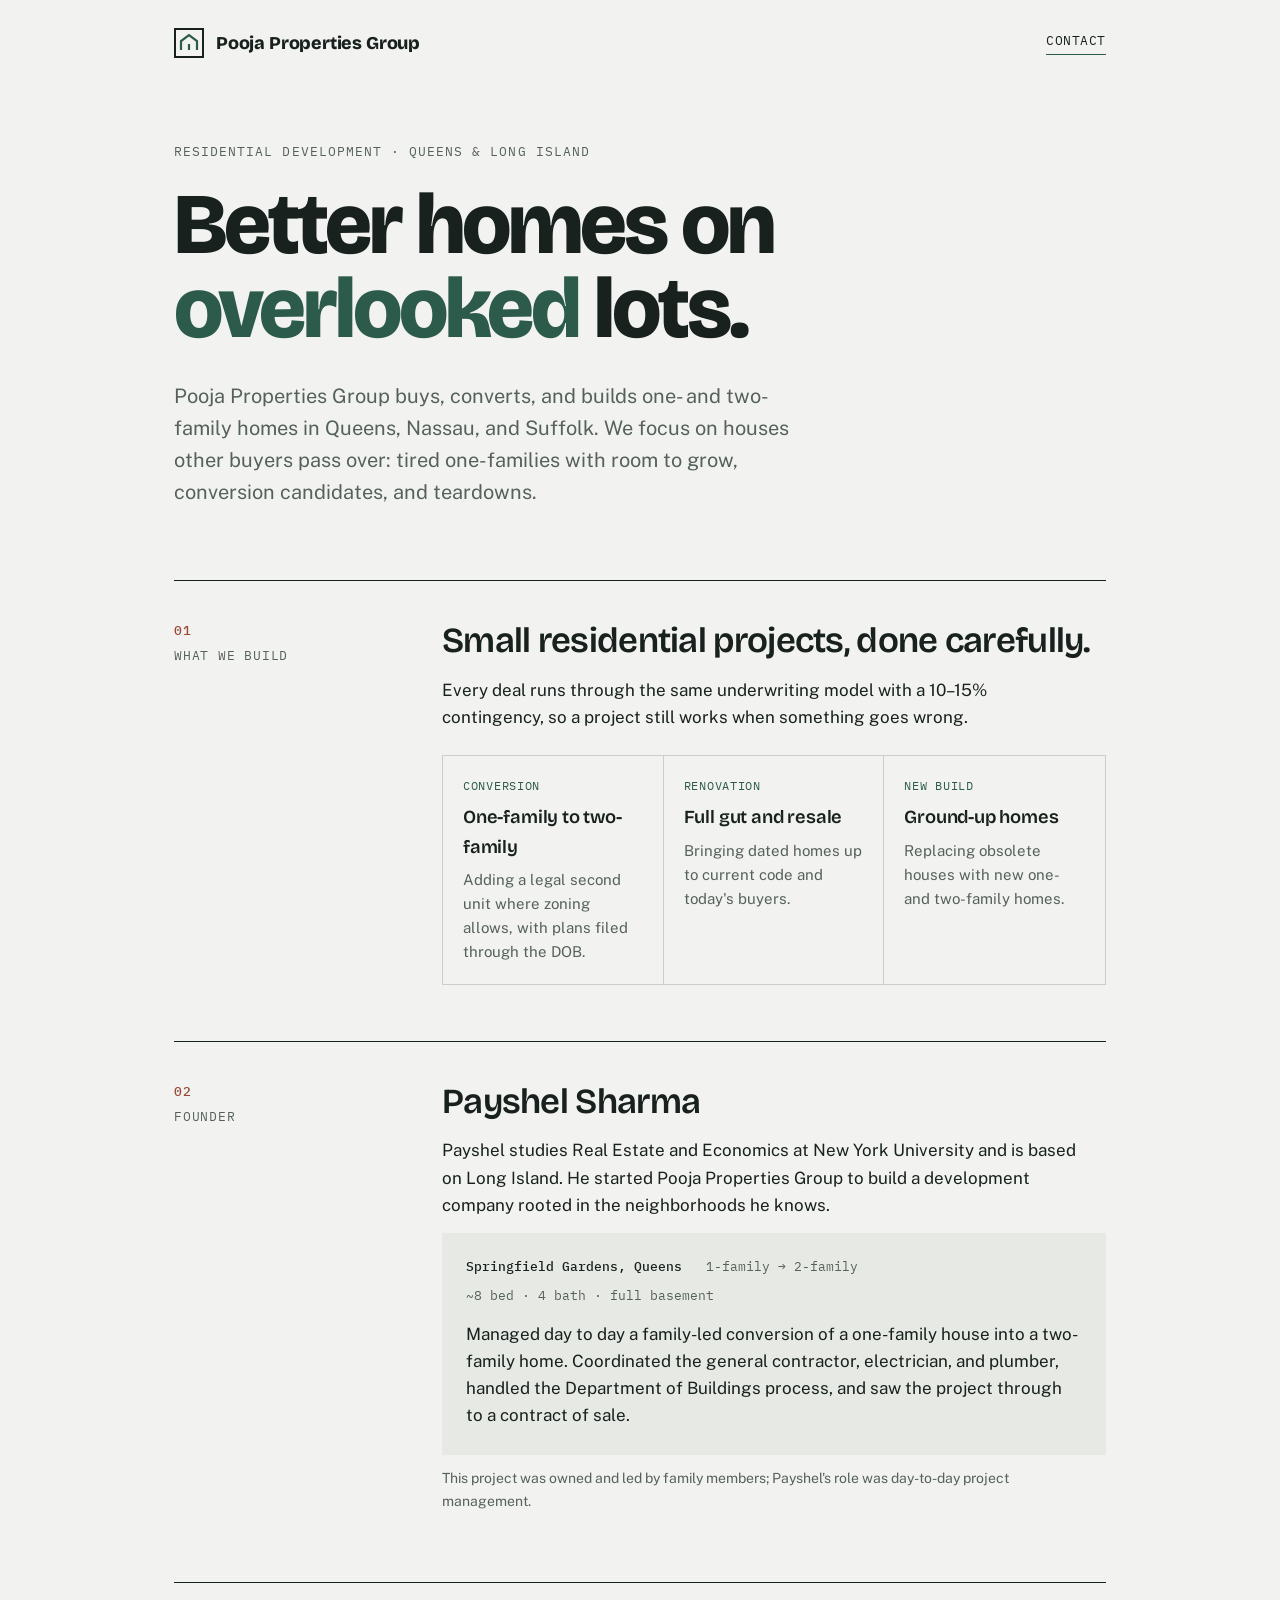
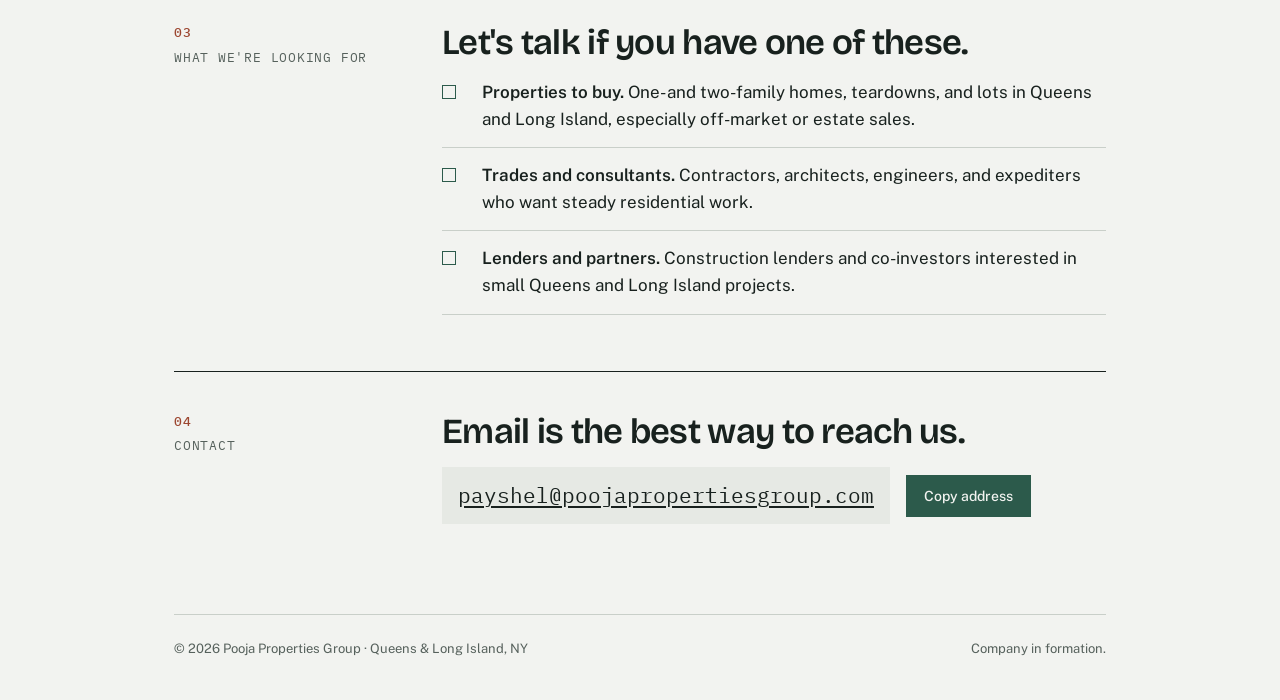
==== index.html @ c52033c7 "Add files via upload" ====
<!doctype html>
<html lang="en">
<head>
<meta charset="utf-8">
<meta name="viewport" content="width=device-width, initial-scale=1, viewport-fit=cover">
<title>Pooja Properties Group</title>
<meta name="description" content="Pooja Properties Group builds and converts one- and two-family homes in Queens and Long Island.">
<link rel="preconnect" href="https://fonts.googleapis.com">
<link rel="preconnect" href="https://fonts.gstatic.com" crossorigin>
<link rel="stylesheet" href="https://fonts.googleapis.com/css2?family=Bricolage+Grotesque:opsz,wght@12..96,600;12..96,800&family=Public+Sans:wght@400;500;600&family=IBM+Plex+Mono:wght@400;500&display=swap">
<style>
/* Layout: a single column read like a site plan — a bold name block, then labeled "lots" of content separated by survey-style rules. */
:root {
  --bg: #f2f3f0;
  --surface: #e6e9e4;
  --ink: #18211e;
  --muted: #56615c;
  --rule: #c9cfc9;
  --accent: #2c5a4b;
  --brick: #9c4630;
  --font-display: "Bricolage Grotesque", "Arial Narrow", system-ui, sans-serif;
  --font-body: "Public Sans", system-ui, -apple-system, "Segoe UI", sans-serif;
  --font-mono: "IBM Plex Mono", ui-monospace, Menlo, Consolas, monospace;
}
@media (prefers-color-scheme: dark) {
  :root:not([data-theme="light"]) {
    --bg: #121816; --surface: #1b2320; --ink: #e8ece8; --muted: #9aa69f;
    --rule: #2e3833; --accent: #7fbca6; --brick: #d98a6f; color-scheme: dark;
  }
}
:root[data-theme="dark"] {
  --bg: #121816; --surface: #1b2320; --ink: #e8ece8; --muted: #9aa69f;
  --rule: #2e3833; --accent: #7fbca6; --brick: #d98a6f; color-scheme: dark;
}
* { box-sizing: border-box; }
body {
  margin: 0; background: var(--bg); color: var(--ink);
  font-family: var(--font-body); font-size: 17px; line-height: 1.6;
  -webkit-font-smoothing: antialiased;
}
.wrap {
  max-width: 980px; margin: 0 auto;
  padding-left: max(24px, env(safe-area-inset-left, 0px));
  padding-right: max(24px, env(safe-area-inset-right, 0px));
}
a { color: var(--accent); text-underline-offset: 3px; }
a:focus-visible { outline: 2px solid var(--accent); outline-offset: 3px; border-radius: 2px; }

/* Top bar */
.top { padding-block: 28px; display: flex; justify-content: space-between; align-items: center; gap: 16px; flex-wrap: wrap; }
.mark { display: flex; align-items: center; gap: 12px; font-family: var(--font-display); font-weight: 800; font-size: 18px; letter-spacing: -0.01em; }
.mark svg { flex: none; }
.top a.contact-link { font-family: var(--font-mono); font-size: 13px; letter-spacing: 0.04em; text-transform: uppercase; color: var(--ink); text-decoration: none; border-bottom: 1.5px solid var(--accent); padding-bottom: 2px; }

/* Hero */
.hero { padding-block: 56px 72px; }
.eyebrow { font-family: var(--font-mono); font-size: 13px; letter-spacing: 0.08em; text-transform: uppercase; color: var(--muted); margin: 0 0 20px; }
h1 {
  font-family: var(--font-display); font-weight: 800; font-size: clamp(2.6rem, 7.2vw, 5.4rem);
  line-height: 0.98; letter-spacing: -0.035em; margin: 0; text-wrap: balance; max-width: 13ch;
}
h1 em { font-style: normal; color: var(--accent); }
.lede { font-size: clamp(1.08rem, 2vw, 1.25rem); color: var(--muted); max-width: 54ch; margin: 28px 0 0; }

/* Sections */
section.lot { border-top: 1.5px solid var(--ink); padding-block: 40px 56px; display: grid; grid-template-columns: 220px 1fr; gap: 24px 48px; }
.lot-label { font-family: var(--font-mono); font-size: 13px; letter-spacing: 0.06em; text-transform: uppercase; color: var(--muted); }
.lot-label strong { display: block; color: var(--brick); font-weight: 500; margin-bottom: 4px; }
.lot-body { min-width: 0; }
h2 { font-family: var(--font-display); font-weight: 600; font-size: clamp(1.6rem, 3.2vw, 2.2rem); line-height: 1.12; letter-spacing: -0.02em; margin: 0 0 16px; text-wrap: balance; }
p { margin: 0 0 14px; max-width: 64ch; }

/* What we build */
.types { display: grid; grid-template-columns: repeat(3, minmax(0, 1fr)); gap: 0; margin-top: 24px; border: 1px solid var(--rule); }
.type { padding: 20px; border-right: 1px solid var(--rule); }
.type:last-child { border-right: 0; }
.type .code { font-family: var(--font-mono); font-size: 12px; letter-spacing: 0.06em; color: var(--accent); text-transform: uppercase; }
.type h3 { font-family: var(--font-display); font-weight: 600; font-size: 1.15rem; margin: 8px 0 6px; letter-spacing: -0.01em; }
.type p { font-size: 15px; color: var(--muted); margin: 0; }

/* Experience */
.case { background: var(--surface); padding: 24px 24px 20px; margin-top: 8px; }
.facts { display: flex; flex-wrap: wrap; gap: 8px 24px; margin: 0 0 14px; padding: 0; list-style: none; font-family: var(--font-mono); font-size: 13px; color: var(--muted); }
.facts li strong { color: var(--ink); font-weight: 500; }
.case p { margin-bottom: 6px; }
.note { font-size: 14px; color: var(--muted); margin-top: 12px; }

/* Looking for */
.wants { list-style: none; margin: 0; padding: 0; display: grid; gap: 0; }
.wants li { display: grid; grid-template-columns: 28px 1fr; gap: 12px; padding-block: 14px; border-bottom: 1px solid var(--rule); }
.wants li:first-child { padding-top: 0; }
.wants .tick { width: 14px; height: 14px; margin-top: 6px; border: 1.5px solid var(--accent); }
.wants b { font-weight: 600; }

/* Contact */
.contact-card { display: flex; flex-wrap: wrap; align-items: center; gap: 12px 16px; margin-top: 8px; }
.email { font-family: var(--font-mono); font-size: clamp(1rem, 2.6vw, 1.3rem); color: var(--ink); background: var(--surface); padding: 12px 16px; user-select: all; overflow-wrap: anywhere; min-width: 0; }
button.copy {
  font: 500 14px/1 var(--font-body); color: var(--bg); background: var(--accent);
  border: 0; padding: 14px 18px; cursor: pointer;
}
button.copy:focus-visible { outline: 2px solid var(--ink); outline-offset: 2px; }
.status { font-size: 14px; color: var(--muted); min-height: 1.4em; }

footer { border-top: 1px solid var(--rule); padding-block: 24px 40px; font-size: 13px; color: var(--muted); display: flex; justify-content: space-between; gap: 12px; flex-wrap: wrap; }

@media (max-width: 760px) {
  section.lot { grid-template-columns: 1fr; gap: 12px; padding-block: 32px 44px; }
  .types { grid-template-columns: 1fr; }
  .type { border-right: 0; border-bottom: 1px solid var(--rule); }
  .type:last-child { border-bottom: 0; }
  .hero { padding-block: 32px 48px; }
}
@media (prefers-reduced-motion: no-preference) {
  .hero h1, .hero .lede { animation: rise 0.7s ease-out both; }
  .hero .lede { animation-delay: 0.12s; }
  @keyframes rise { from { transform: translateY(10px); opacity: 0.4; } to { transform: none; opacity: 1; } }
}
</style>

</head>
<body>
<div class="wrap">
  <header class="top">
    <div class="mark">
      <svg width="30" height="30" viewBox="0 0 30 30" aria-hidden="true">
        <rect x="1" y="1" width="28" height="28" fill="none" stroke="currentColor" stroke-width="2"/>
        <path d="M7 22V13l8-6 8 6v9" fill="none" stroke="var(--accent)" stroke-width="2.2" stroke-linejoin="miter"/>
        <path d="M15 22v-6" stroke="var(--accent)" stroke-width="2.2"/>
      </svg>
      Pooja Properties Group
    </div>
    <a class="contact-link" href="#contact">Contact</a>
  </header>

  <div class="hero">
    <p class="eyebrow">Residential development · Queens &amp; Long Island</p>
    <h1>Better homes on <em>overlooked</em> lots.</h1>
    <p class="lede">Pooja Properties Group buys, converts, and builds one- and two-family homes in Queens, Nassau, and Suffolk. We focus on houses other buyers pass over: tired one-families with room to grow, conversion candidates, and teardowns.</p>
  </div>

  <section class="lot" aria-labelledby="build-h">
    <div class="lot-label"><strong>01</strong>What we build</div>
    <div class="lot-body">
      <h2 id="build-h">Small residential projects, done carefully.</h2>
      <p>Every deal runs through the same underwriting model with a 10–15% contingency, so a project still works when something goes wrong.</p>
      <div class="types">
        <div class="type">
          <div class="code">Conversion</div>
          <h3>One-family to two-family</h3>
          <p>Adding a legal second unit where zoning allows, with plans filed through the DOB.</p>
        </div>
        <div class="type">
          <div class="code">Renovation</div>
          <h3>Full gut and resale</h3>
          <p>Bringing dated homes up to current code and today's buyers.</p>
        </div>
        <div class="type">
          <div class="code">New build</div>
          <h3>Ground-up homes</h3>
          <p>Replacing obsolete houses with new one- and two-family homes.</p>
        </div>
      </div>
    </div>
  </section>

  <section class="lot" aria-labelledby="founder-h">
    <div class="lot-label"><strong>02</strong>Founder</div>
    <div class="lot-body">
      <h2 id="founder-h">Payshel Sharma</h2>
      <p>Payshel studies Real Estate and Economics at New York University and is based on Long Island. He started Pooja Properties Group to build a development company rooted in the neighborhoods he knows.</p>
      <div class="case">
        <ul class="facts">
          <li><strong>Springfield Gardens, Queens</strong></li>
          <li>1-family → 2-family</li>
          <li>~8 bed · 4 bath · full basement</li>
        </ul>
        <p>Managed day to day a family-led conversion of a one-family house into a two-family home. Coordinated the general contractor, electrician, and plumber, handled the Department of Buildings process, and saw the project through to a contract of sale.</p>
      </div>
      <p class="note">This project was owned and led by family members; Payshel's role was day-to-day project management.</p>
    </div>
  </section>

  <section class="lot" aria-labelledby="want-h">
    <div class="lot-label"><strong>03</strong>What we're looking for</div>
    <div class="lot-body">
      <h2 id="want-h">Let's talk if you have one of these.</h2>
      <ul class="wants">
        <li><span class="tick" aria-hidden="true"></span><span><b>Properties to buy.</b> One- and two-family homes, teardowns, and lots in Queens and Long Island, especially off-market or estate sales.</span></li>
        <li><span class="tick" aria-hidden="true"></span><span><b>Trades and consultants.</b> Contractors, architects, engineers, and expediters who want steady residential work.</span></li>
        <li><span class="tick" aria-hidden="true"></span><span><b>Lenders and partners.</b> Construction lenders and co-investors interested in small Queens and Long Island projects.</span></li>
      </ul>
    </div>
  </section>

  <section class="lot" id="contact" aria-labelledby="contact-h">
    <div class="lot-label"><strong>04</strong>Contact</div>
    <div class="lot-body">
      <h2 id="contact-h">Email is the best way to reach us.</h2>
      <div class="contact-card">
        <a class="email" id="email" href="mailto:payshel@poojapropertiesgroup.com">payshel@poojapropertiesgroup.com</a>
        <button class="copy" id="copy-btn" type="button">Copy address</button>
      </div>
      <p class="status" id="copy-status" aria-live="polite"></p>
    </div>
  </section>

  <footer>
    <span>© 2026 Pooja Properties Group · Queens &amp; Long Island, NY</span>
    <span>Company in formation.</span>
  </footer>
</div>

<script>
(function () {
  var btn = document.getElementById('copy-btn');
  var status = document.getElementById('copy-status');
  var addr = 'payshel@poojapropertiesgroup.com';
  btn.addEventListener('click', function () {
    function fallback() {
      var el = document.getElementById('email');
      var r = document.createRange(); r.selectNodeContents(el);
      var s = window.getSelection(); s.removeAllRanges(); s.addRange(r);
      status.textContent = 'Address selected. Press Ctrl+C or Cmd+C to copy.';
    }
    try {
      navigator.clipboard.writeText(addr).then(function () {
        status.textContent = 'Copied.';
      }, fallback);
    } catch (e) { fallback(); }
  });
})();
</script>
</body>
</html>
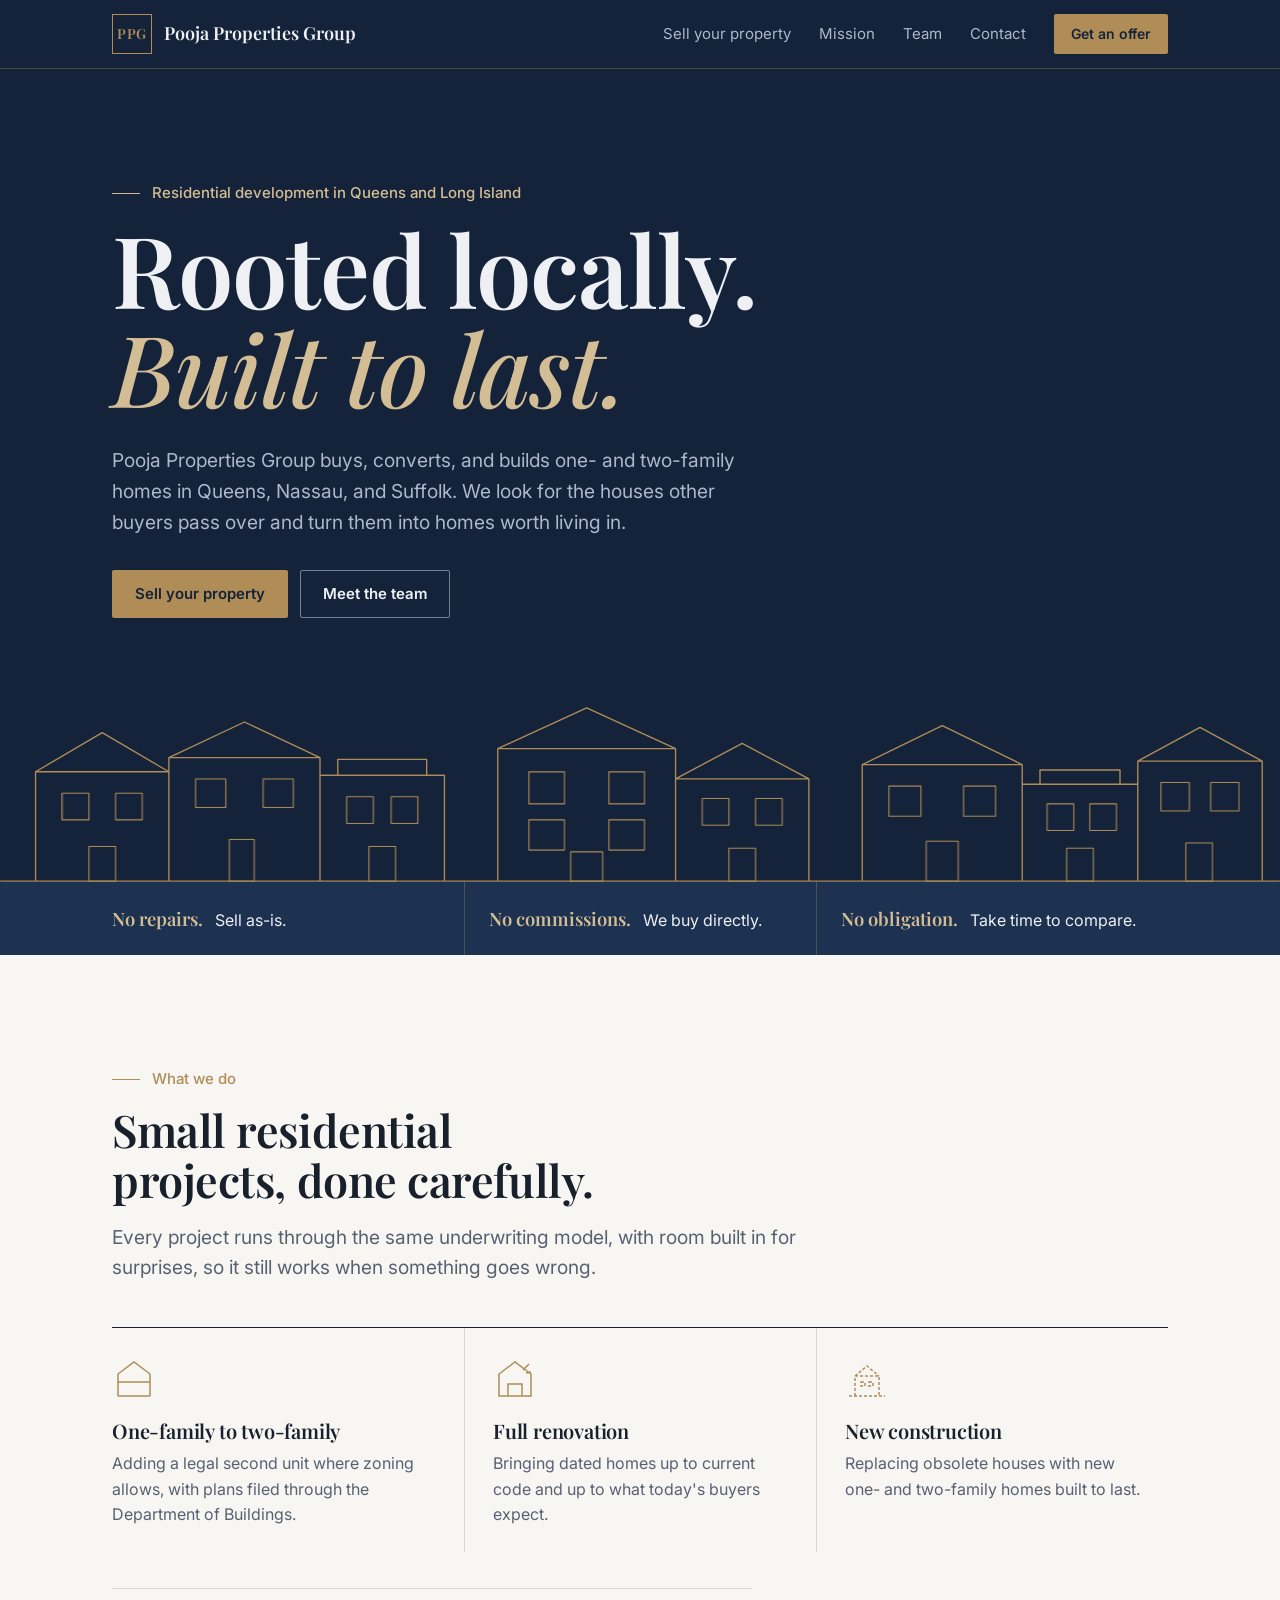
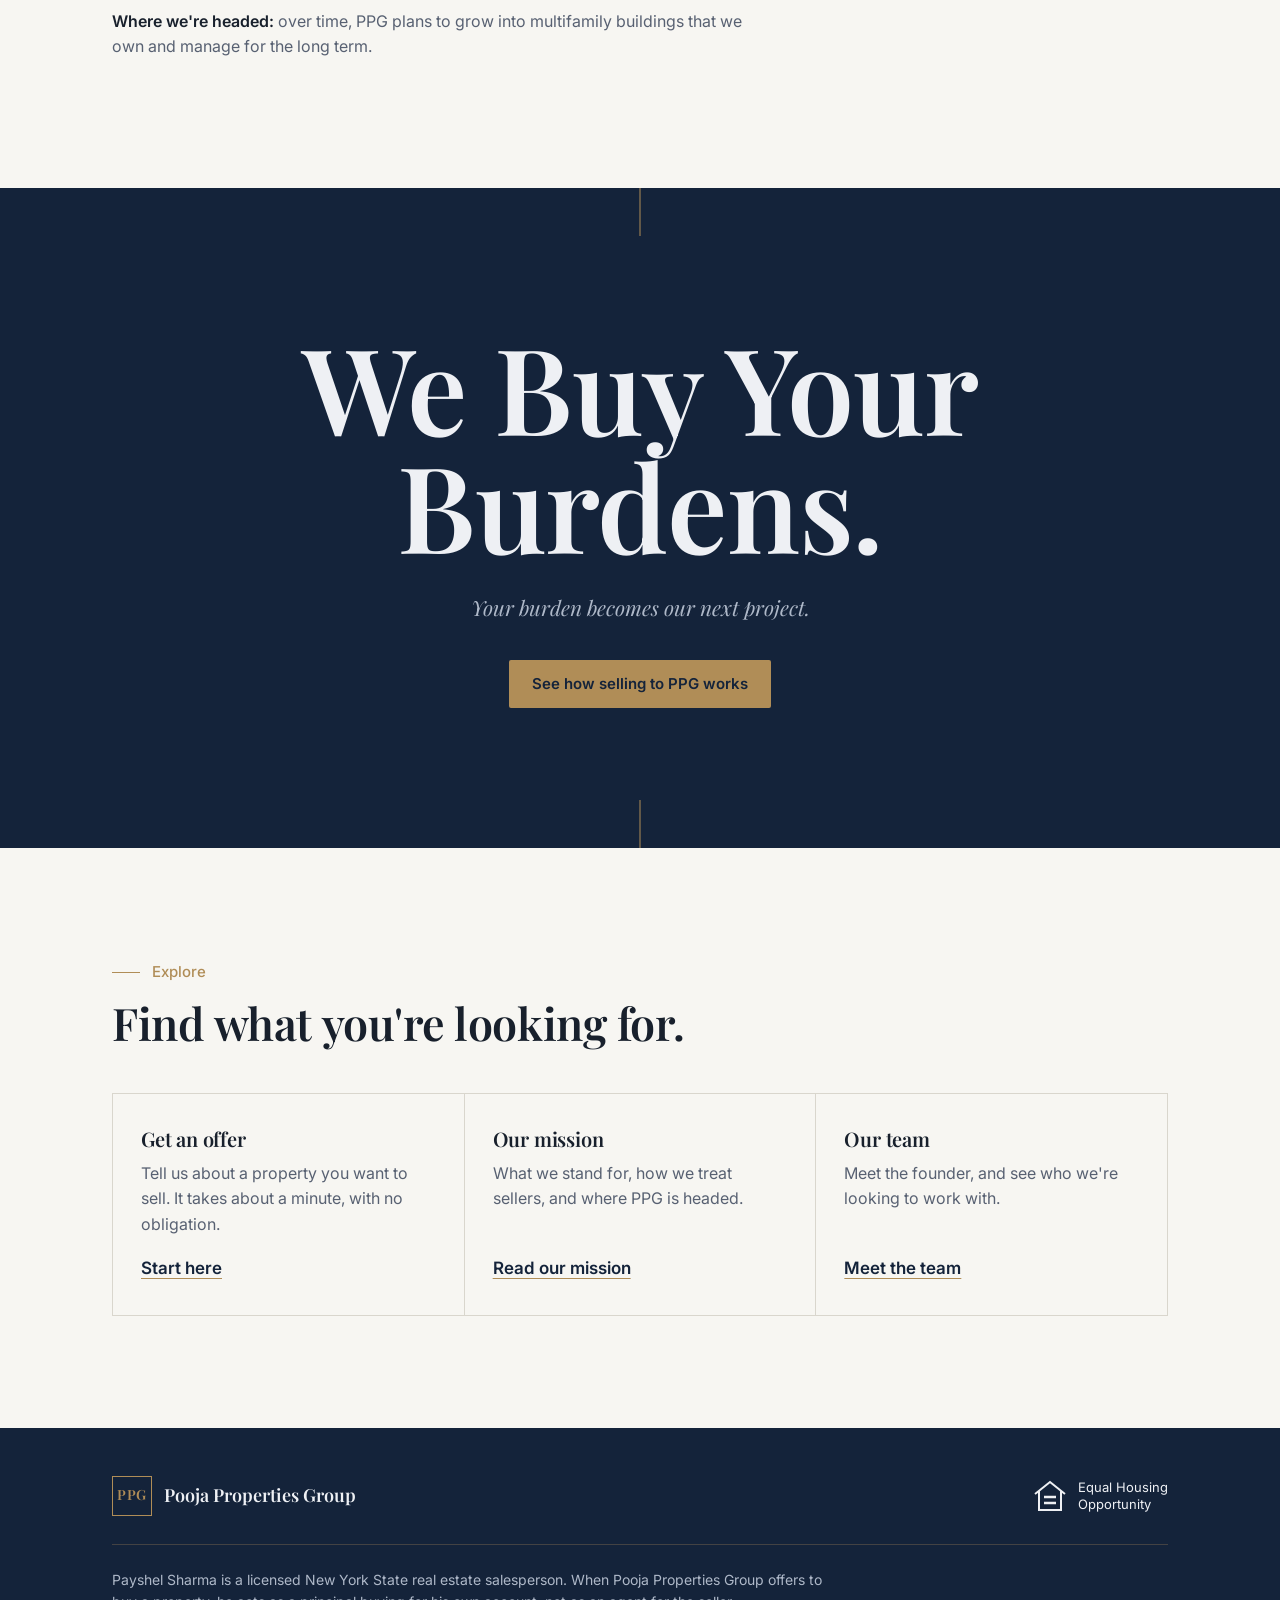
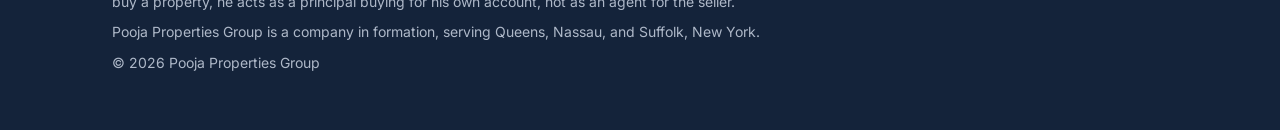
==== commit 6af987ad: "Multi-page redesign: Home, Sell, Get an offer, Mission, Team, Contact Navy/brass design with We Buy " ====
--- a/index.html
+++ b/index.html
@@ -3,233 +3,134 @@
 <head>
 <meta charset="utf-8">
 <meta name="viewport" content="width=device-width, initial-scale=1, viewport-fit=cover">
-<title>Pooja Properties Group</title>
-<meta name="description" content="Pooja Properties Group builds and converts one- and two-family homes in Queens and Long Island.">
+<title>Pooja Properties Group | Queens &amp; Long Island</title>
+<meta name="description" content="Pooja Properties Group is a residential development company in Queens and Long Island. We buy, convert, and build one- and two-family homes. We buy your burdens.">
+<meta name="theme-color" content="#14233a">
 <link rel="preconnect" href="https://fonts.googleapis.com">
 <link rel="preconnect" href="https://fonts.gstatic.com" crossorigin>
-<link rel="stylesheet" href="https://fonts.googleapis.com/css2?family=Bricolage+Grotesque:opsz,wght@12..96,600;12..96,800&family=Public+Sans:wght@400;500;600&family=IBM+Plex+Mono:wght@400;500&display=swap">
-<style>
-/* Layout: a single column read like a site plan — a bold name block, then labeled "lots" of content separated by survey-style rules. */
-:root {
-  --bg: #f2f3f0;
-  --surface: #e6e9e4;
-  --ink: #18211e;
-  --muted: #56615c;
-  --rule: #c9cfc9;
-  --accent: #2c5a4b;
-  --brick: #9c4630;
-  --font-display: "Bricolage Grotesque", "Arial Narrow", system-ui, sans-serif;
-  --font-body: "Public Sans", system-ui, -apple-system, "Segoe UI", sans-serif;
-  --font-mono: "IBM Plex Mono", ui-monospace, Menlo, Consolas, monospace;
-}
-@media (prefers-color-scheme: dark) {
-  :root:not([data-theme="light"]) {
-    --bg: #121816; --surface: #1b2320; --ink: #e8ece8; --muted: #9aa69f;
-    --rule: #2e3833; --accent: #7fbca6; --brick: #d98a6f; color-scheme: dark;
-  }
-}
-:root[data-theme="dark"] {
-  --bg: #121816; --surface: #1b2320; --ink: #e8ece8; --muted: #9aa69f;
-  --rule: #2e3833; --accent: #7fbca6; --brick: #d98a6f; color-scheme: dark;
-}
-* { box-sizing: border-box; }
-body {
-  margin: 0; background: var(--bg); color: var(--ink);
-  font-family: var(--font-body); font-size: 17px; line-height: 1.6;
-  -webkit-font-smoothing: antialiased;
-}
-.wrap {
-  max-width: 980px; margin: 0 auto;
-  padding-left: max(24px, env(safe-area-inset-left, 0px));
-  padding-right: max(24px, env(safe-area-inset-right, 0px));
-}
-a { color: var(--accent); text-underline-offset: 3px; }
-a:focus-visible { outline: 2px solid var(--accent); outline-offset: 3px; border-radius: 2px; }
-
-/* Top bar */
-.top { padding-block: 28px; display: flex; justify-content: space-between; align-items: center; gap: 16px; flex-wrap: wrap; }
-.mark { display: flex; align-items: center; gap: 12px; font-family: var(--font-display); font-weight: 800; font-size: 18px; letter-spacing: -0.01em; }
-.mark svg { flex: none; }
-.top a.contact-link { font-family: var(--font-mono); font-size: 13px; letter-spacing: 0.04em; text-transform: uppercase; color: var(--ink); text-decoration: none; border-bottom: 1.5px solid var(--accent); padding-bottom: 2px; }
-
-/* Hero */
-.hero { padding-block: 56px 72px; }
-.eyebrow { font-family: var(--font-mono); font-size: 13px; letter-spacing: 0.08em; text-transform: uppercase; color: var(--muted); margin: 0 0 20px; }
-h1 {
-  font-family: var(--font-display); font-weight: 800; font-size: clamp(2.6rem, 7.2vw, 5.4rem);
-  line-height: 0.98; letter-spacing: -0.035em; margin: 0; text-wrap: balance; max-width: 13ch;
-}
-h1 em { font-style: normal; color: var(--accent); }
-.lede { font-size: clamp(1.08rem, 2vw, 1.25rem); color: var(--muted); max-width: 54ch; margin: 28px 0 0; }
-
-/* Sections */
-section.lot { border-top: 1.5px solid var(--ink); padding-block: 40px 56px; display: grid; grid-template-columns: 220px 1fr; gap: 24px 48px; }
-.lot-label { font-family: var(--font-mono); font-size: 13px; letter-spacing: 0.06em; text-transform: uppercase; color: var(--muted); }
-.lot-label strong { display: block; color: var(--brick); font-weight: 500; margin-bottom: 4px; }
-.lot-body { min-width: 0; }
-h2 { font-family: var(--font-display); font-weight: 600; font-size: clamp(1.6rem, 3.2vw, 2.2rem); line-height: 1.12; letter-spacing: -0.02em; margin: 0 0 16px; text-wrap: balance; }
-p { margin: 0 0 14px; max-width: 64ch; }
-
-/* What we build */
-.types { display: grid; grid-template-columns: repeat(3, minmax(0, 1fr)); gap: 0; margin-top: 24px; border: 1px solid var(--rule); }
-.type { padding: 20px; border-right: 1px solid var(--rule); }
-.type:last-child { border-right: 0; }
-.type .code { font-family: var(--font-mono); font-size: 12px; letter-spacing: 0.06em; color: var(--accent); text-transform: uppercase; }
-.type h3 { font-family: var(--font-display); font-weight: 600; font-size: 1.15rem; margin: 8px 0 6px; letter-spacing: -0.01em; }
-.type p { font-size: 15px; color: var(--muted); margin: 0; }
-
-/* Experience */
-.case { background: var(--surface); padding: 24px 24px 20px; margin-top: 8px; }
-.facts { display: flex; flex-wrap: wrap; gap: 8px 24px; margin: 0 0 14px; padding: 0; list-style: none; font-family: var(--font-mono); font-size: 13px; color: var(--muted); }
-.facts li strong { color: var(--ink); font-weight: 500; }
-.case p { margin-bottom: 6px; }
-.note { font-size: 14px; color: var(--muted); margin-top: 12px; }
-
-/* Looking for */
-.wants { list-style: none; margin: 0; padding: 0; display: grid; gap: 0; }
-.wants li { display: grid; grid-template-columns: 28px 1fr; gap: 12px; padding-block: 14px; border-bottom: 1px solid var(--rule); }
-.wants li:first-child { padding-top: 0; }
-.wants .tick { width: 14px; height: 14px; margin-top: 6px; border: 1.5px solid var(--accent); }
-.wants b { font-weight: 600; }
-
-/* Contact */
-.contact-card { display: flex; flex-wrap: wrap; align-items: center; gap: 12px 16px; margin-top: 8px; }
-.email { font-family: var(--font-mono); font-size: clamp(1rem, 2.6vw, 1.3rem); color: var(--ink); background: var(--surface); padding: 12px 16px; user-select: all; overflow-wrap: anywhere; min-width: 0; }
-button.copy {
-  font: 500 14px/1 var(--font-body); color: var(--bg); background: var(--accent);
-  border: 0; padding: 14px 18px; cursor: pointer;
-}
-button.copy:focus-visible { outline: 2px solid var(--ink); outline-offset: 2px; }
-.status { font-size: 14px; color: var(--muted); min-height: 1.4em; }
-
-footer { border-top: 1px solid var(--rule); padding-block: 24px 40px; font-size: 13px; color: var(--muted); display: flex; justify-content: space-between; gap: 12px; flex-wrap: wrap; }
-
-@media (max-width: 760px) {
-  section.lot { grid-template-columns: 1fr; gap: 12px; padding-block: 32px 44px; }
-  .types { grid-template-columns: 1fr; }
-  .type { border-right: 0; border-bottom: 1px solid var(--rule); }
-  .type:last-child { border-bottom: 0; }
-  .hero { padding-block: 32px 48px; }
-}
-@media (prefers-reduced-motion: no-preference) {
-  .hero h1, .hero .lede { animation: rise 0.7s ease-out both; }
-  .hero .lede { animation-delay: 0.12s; }
-  @keyframes rise { from { transform: translateY(10px); opacity: 0.4; } to { transform: none; opacity: 1; } }
-}
-</style>
-
+<link rel="stylesheet" href="https://fonts.googleapis.com/css2?family=Playfair+Display:ital,wght@0,500;0,600;0,700;1,500&family=Inter:wght@400;500;600&display=swap">
+<link rel="stylesheet" href="styles.css">
 </head>
 <body>
-<div class="wrap">
-  <header class="top">
-    <div class="mark">
-      <svg width="30" height="30" viewBox="0 0 30 30" aria-hidden="true">
-        <rect x="1" y="1" width="28" height="28" fill="none" stroke="currentColor" stroke-width="2"/>
-        <path d="M7 22V13l8-6 8 6v9" fill="none" stroke="var(--accent)" stroke-width="2.2" stroke-linejoin="miter"/>
-        <path d="M15 22v-6" stroke="var(--accent)" stroke-width="2.2"/>
-      </svg>
-      Pooja Properties Group
+
+<header class="site-head">
+  <div class="wrap">
+    <a class="brand" href="index.html" aria-label="Pooja Properties Group home">
+      <span class="mono" aria-hidden="true">PPG</span>
+      <span class="brand-name">Pooja Properties Group</span>
+    </a>
+    <button class="menu-btn" id="menu-btn" type="button" aria-expanded="false" aria-controls="site-nav"><span class="bars" aria-hidden="true"></span><span class="label">Menu</span></button>
+    <nav class="nav" id="site-nav" aria-label="Main">
+      <a href="sell.html">Sell your property</a>
+      <a href="mission.html">Mission</a>
+      <a href="team.html">Team</a>
+      <a href="contact.html">Contact</a>
+      <a class="btn btn-brass" href="offer.html">Get an offer</a>
+    </nav>
+  </div>
+</header>
+
+<main id="main">
+  <section class="hero" aria-labelledby="hero-h">
+    <div class="wrap hero-inner">
+      <p class="kicker" style="color:var(--brass-soft)">Residential development in Queens and Long Island</p>
+      <h1 id="hero-h"><span>Rooted locally.</span><span class="l2">Built to last.</span></h1>
+      <p class="lede">Pooja Properties Group buys, converts, and builds one- and two-family homes in Queens, Nassau, and Suffolk. We look for the houses other buyers pass over and turn them into homes worth living in.</p>
+      <div class="hero-ctas">
+        <a class="btn btn-brass" href="sell.html">Sell your property</a>
+        <a class="btn btn-line" href="team.html">Meet the team</a>
+      </div>
     </div>
-    <a class="contact-link" href="#contact">Contact</a>
-  </header>
+    <svg class="street" viewBox="0 0 1440 220" fill="none" stroke="currentColor" stroke-width="1.5" stroke-linejoin="round" aria-hidden="true" preserveAspectRatio="xMidYMax slice">
+      <!-- Two-family attached rowhouses -->
+      <path class="draw" pathLength="1" d="M40 219V96h150v123M40 96l75-44 75 44M190 219V80h170v139M190 80l85-40 85 40M360 219V100h140v119"/>
+      <path class="draw d2" pathLength="1" d="M360 100h140M380 100V82h100v18M560 219V70h200v149M560 70h200M560 70l100-46 100 46M760 219V104h150v115M760 104l75-40 75 40"/>
+      <path class="draw d3" pathLength="1" d="M970 219V88h180v131M970 88l90-44 90 44M1150 219V110h130v109M1150 110h130M1170 110V94h90v16M1280 219V84h140v135M1280 84l70-38 70 38"/>
+      <g class="win" stroke-width="1.2">
+        <path d="M70 120h30v30H70zM130 120h30v30h-30zM100 180h30v39h-30zM220 104h34v32h-34zM296 104h34v32h-34zM258 172h28v47h-28zM390 124h30v30h-30zM440 124h30v30h-30zM415 180h30v39h-30z"/>
+        <path d="M595 96h40v36h-40zM685 96h40v36h-40zM595 150h40v34h-40zM685 150h40v34h-40zM642 186h36v33h-36zM790 126h30v30h-30zM850 126h30v30h-30zM820 182h30v37h-30z"/>
+        <path d="M1000 112h36v34h-36zM1084 112h36v34h-36zM1042 174h36v45h-36zM1178 132h30v30h-30zM1226 132h30v30h-30zM1200 182h30v37h-30zM1306 108h32v32h-32zM1362 108h32v32h-32zM1334 176h30v43h-30z"/>
+      </g>
+      <path class="ground" d="M0 219.25h1440" stroke-width="1.5"/>
+    </svg>
+  </section>
 
-  <div class="hero">
-    <p class="eyebrow">Residential development · Queens &amp; Long Island</p>
-    <h1>Better homes on <em>overlooked</em> lots.</h1>
-    <p class="lede">Pooja Properties Group buys, converts, and builds one- and two-family homes in Queens, Nassau, and Suffolk. We focus on houses other buyers pass over: tired one-families with room to grow, conversion candidates, and teardowns.</p>
+  <div class="promises">
+    <div class="wrap">
+      <ul>
+        <li><b>No repairs.</b> Sell as-is.</li>
+        <li><b>No commissions.</b> We buy directly.</li>
+        <li><b>No obligation.</b> Take time to compare.</li>
+      </ul>
+    </div>
   </div>
 
-  <section class="lot" aria-labelledby="build-h">
-    <div class="lot-label"><strong>01</strong>What we build</div>
-    <div class="lot-body">
-      <h2 id="build-h">Small residential projects, done carefully.</h2>
-      <p>Every deal runs through the same underwriting model with a 10–15% contingency, so a project still works when something goes wrong.</p>
+  <section class="section" aria-labelledby="do-h">
+    <div class="wrap">
+      <div class="section-head">
+        <p class="kicker">What we do</p>
+        <h2 id="do-h">Small residential projects, done carefully.</h2>
+        <p class="lede">Every project runs through the same underwriting model, with room built in for surprises, so it still works when something goes wrong.</p>
+      </div>
       <div class="types">
         <div class="type">
-          <div class="code">Conversion</div>
+          <svg width="44" height="44" viewBox="0 0 44 44" fill="none" stroke="currentColor" stroke-width="1.5" aria-hidden="true"><path d="M6 40V18L22 6l16 12v22M6 40h32M6 26h32"/></svg>
           <h3>One-family to two-family</h3>
-          <p>Adding a legal second unit where zoning allows, with plans filed through the DOB.</p>
+          <p>Adding a legal second unit where zoning allows, with plans filed through the Department of Buildings.</p>
         </div>
         <div class="type">
-          <div class="code">Renovation</div>
-          <h3>Full gut and resale</h3>
-          <p>Bringing dated homes up to current code and today's buyers.</p>
+          <svg width="44" height="44" viewBox="0 0 44 44" fill="none" stroke="currentColor" stroke-width="1.5" aria-hidden="true"><path d="M6 40V18L22 6l16 12v22H6z"/><path d="M15 40V28h14v12M30 14l6-6m-3 9 5-1"/></svg>
+          <h3>Full renovation</h3>
+          <p>Bringing dated homes up to current code and up to what today's buyers expect.</p>
         </div>
         <div class="type">
-          <div class="code">New build</div>
-          <h3>Ground-up homes</h3>
-          <p>Replacing obsolete houses with new one- and two-family homes.</p>
+          <svg width="44" height="44" viewBox="0 0 44 44" fill="none" stroke="currentColor" stroke-width="1.5" aria-hidden="true"><path d="M4 40h36M10 40V20h24v20M10 20l12-10 12 10M16 26h4v4h-4zM24 26h4v4h-4z" stroke-dasharray="3 2"/></svg>
+          <h3>New construction</h3>
+          <p>Replacing obsolete houses with new one- and two-family homes built to last.</p>
         </div>
+      </div>
+      <p class="later"><b>Where we're headed:</b> over time, PPG plans to grow into multifamily buildings that we own and manage for the long term.</p>
+    </div>
+  </section>
+
+  <section class="band" aria-labelledby="band-h">
+    <div class="wrap">
+      <h2 id="band-h">We Buy Your Burdens.</h2>
+      <p>Your burden becomes our next project.</p>
+      <a class="btn btn-brass" href="sell.html">See how selling to PPG works</a>
+    </div>
+  </section>
+
+  <section class="section" aria-labelledby="more-h">
+    <div class="wrap">
+      <div class="section-head"><p class="kicker">Explore</p><h2 id="more-h">Find what you're looking for.</h2></div>
+      <div class="teasers">
+        <a class="teaser" href="offer.html"><h3>Get an offer</h3><p>Tell us about a property you want to sell. It takes about a minute, with no obligation.</p><span class="go">Start here</span></a>
+        <a class="teaser" href="mission.html"><h3>Our mission</h3><p>What we stand for, how we treat sellers, and where PPG is headed.</p><span class="go">Read our mission</span></a>
+        <a class="teaser" href="team.html"><h3>Our team</h3><p>Meet the founder, and see who we're looking to work with.</p><span class="go">Meet the team</span></a>
       </div>
     </div>
   </section>
+</main>
 
-  <section class="lot" aria-labelledby="founder-h">
-    <div class="lot-label"><strong>02</strong>Founder</div>
-    <div class="lot-body">
-      <h2 id="founder-h">Payshel Sharma</h2>
-      <p>Payshel studies Real Estate and Economics at New York University and is based on Long Island. He started Pooja Properties Group to build a development company rooted in the neighborhoods he knows.</p>
-      <div class="case">
-        <ul class="facts">
-          <li><strong>Springfield Gardens, Queens</strong></li>
-          <li>1-family → 2-family</li>
-          <li>~8 bed · 4 bath · full basement</li>
-        </ul>
-        <p>Managed day to day a family-led conversion of a one-family house into a two-family home. Coordinated the general contractor, electrician, and plumber, handled the Department of Buildings process, and saw the project through to a contract of sale.</p>
+<footer>
+  <div class="wrap">
+    <div class="foot-top">
+      <div class="brand"><span class="mono" aria-hidden="true">PPG</span><span class="brand-name">Pooja Properties Group</span></div>
+      <div class="eho">
+        <svg width="36" height="36" viewBox="0 0 36 36" fill="none" stroke="currentColor" stroke-width="2" aria-hidden="true"><path d="M3 16 18 4l15 12M7 13v19h22V13"/><path d="M12 19h12M12 25h12" stroke-width="2.4"/></svg>
+        <span>Equal Housing<br>Opportunity</span>
       </div>
-      <p class="note">This project was owned and led by family members; Payshel's role was day-to-day project management.</p>
     </div>
-  </section>
+    <div class="disclose">
+      <p>Payshel Sharma is a licensed New York State real estate salesperson. When Pooja Properties Group offers to buy a property, he acts as a principal buying for his own account, not as an agent for the seller.</p>
+      <p>Pooja Properties Group is a company in formation, serving Queens, Nassau, and Suffolk, New York.</p>
+      <p>&copy; 2026 Pooja Properties Group</p>
+    </div>
+  </div>
+</footer>
 
-  <section class="lot" aria-labelledby="want-h">
-    <div class="lot-label"><strong>03</strong>What we're looking for</div>
-    <div class="lot-body">
-      <h2 id="want-h">Let's talk if you have one of these.</h2>
-      <ul class="wants">
-        <li><span class="tick" aria-hidden="true"></span><span><b>Properties to buy.</b> One- and two-family homes, teardowns, and lots in Queens and Long Island, especially off-market or estate sales.</span></li>
-        <li><span class="tick" aria-hidden="true"></span><span><b>Trades and consultants.</b> Contractors, architects, engineers, and expediters who want steady residential work.</span></li>
-        <li><span class="tick" aria-hidden="true"></span><span><b>Lenders and partners.</b> Construction lenders and co-investors interested in small Queens and Long Island projects.</span></li>
-      </ul>
-    </div>
-  </section>
-
-  <section class="lot" id="contact" aria-labelledby="contact-h">
-    <div class="lot-label"><strong>04</strong>Contact</div>
-    <div class="lot-body">
-      <h2 id="contact-h">Email is the best way to reach us.</h2>
-      <div class="contact-card">
-        <a class="email" id="email" href="mailto:payshel@poojapropertiesgroup.com">payshel@poojapropertiesgroup.com</a>
-        <button class="copy" id="copy-btn" type="button">Copy address</button>
-      </div>
-      <p class="status" id="copy-status" aria-live="polite"></p>
-    </div>
-  </section>
-
-  <footer>
-    <span>© 2026 Pooja Properties Group · Queens &amp; Long Island, NY</span>
-    <span>Company in formation.</span>
-  </footer>
-</div>
-
-<script>
-(function () {
-  var btn = document.getElementById('copy-btn');
-  var status = document.getElementById('copy-status');
-  var addr = 'payshel@poojapropertiesgroup.com';
-  btn.addEventListener('click', function () {
-    function fallback() {
-      var el = document.getElementById('email');
-      var r = document.createRange(); r.selectNodeContents(el);
-      var s = window.getSelection(); s.removeAllRanges(); s.addRange(r);
-      status.textContent = 'Address selected. Press Ctrl+C or Cmd+C to copy.';
-    }
-    try {
-      navigator.clipboard.writeText(addr).then(function () {
-        status.textContent = 'Copied.';
-      }, fallback);
-    } catch (e) { fallback(); }
-  });
-})();
-</script>
+<div class="pin" id="pin"><a class="btn btn-brass" href="offer.html">Get an offer</a></div>
+<script src="site.js"></script>
 </body>
 </html>
--- a/styles.css
+++ b/styles.css
@@ -0,0 +1,256 @@
+:root {
+  --navy: #14233a;
+  --navy-2: #1d3150;
+  --navy-3: #2a4166;
+  --brass: #b08d57;
+  --brass-soft: #d3bd94;
+  --paper: #f7f6f2;
+  --stone: #ecebe5;
+  --ink: #18202c;
+  --muted: #586172;
+  --rule: #d9d6cd;
+  --on-navy: #eef0f4;
+  --on-navy-muted: #aeb8c8;
+  --serif: "Playfair Display", Georgia, "Times New Roman", serif;
+  --sans: "Inter", system-ui, -apple-system, "Segoe UI", sans-serif;
+  color-scheme: light;
+}
+* { box-sizing: border-box; }
+html { scroll-behavior: smooth; scroll-padding-top: 80px; }
+@media (prefers-reduced-motion: reduce) { html { scroll-behavior: auto; } }
+body { margin: 0; background: var(--paper); color: var(--ink); font-family: var(--sans); font-size: 17px; line-height: 1.6; -webkit-font-smoothing: antialiased; }
+img, svg { display: block; }
+a { color: inherit; }
+:focus-visible { outline: 2px solid var(--brass); outline-offset: 3px; border-radius: 2px; }
+.wrap { max-width: 1120px; margin: 0 auto; padding-left: max(16px, env(safe-area-inset-left)); padding-right: max(16px, env(safe-area-inset-right)); }
+@media (min-width: 700px) { .wrap { padding-left: 32px; padding-right: 32px; } }
+h1, h2, h3 { font-family: var(--serif); font-weight: 600; letter-spacing: -0.01em; text-wrap: balance; margin: 0; }
+h2 { font-size: clamp(1.9rem, 4vw, 2.8rem); line-height: 1.12; }
+h3 { font-size: 1.25rem; line-height: 1.25; }
+p { margin: 0 0 1em; max-width: 64ch; }
+.kicker { font-size: 15px; font-weight: 500; color: var(--brass); margin: 0 0 14px; display: flex; align-items: center; gap: 12px; }
+.kicker::before { content: ""; width: 28px; height: 1px; background: currentColor; }
+.lede { font-size: clamp(1.05rem, 1.8vw, 1.2rem); color: var(--muted); }
+
+/* Buttons */
+.btn { display: inline-flex; align-items: center; justify-content: center; min-height: 48px; padding: 12px 22px; font: 600 15px/1.2 var(--sans); text-decoration: none; border-radius: 2px; border: 1px solid transparent; cursor: pointer; }
+.btn-brass { background: var(--brass); color: var(--navy); }
+.btn-brass:hover { background: var(--brass-soft); }
+.btn-line { border-color: rgba(238,240,244,.45); color: var(--on-navy); background: transparent; }
+.btn-line:hover { border-color: var(--on-navy); }
+.btn-navy { background: var(--navy); color: var(--on-navy); }
+.btn-navy:hover { background: var(--navy-2); }
+
+/* Header */
+.site-head { position: sticky; top: 0; z-index: 20; background: var(--navy); color: var(--on-navy); border-bottom: 1px solid rgba(176,141,87,.35); }
+.site-head .wrap { display: flex; align-items: center; justify-content: space-between; gap: 16px; min-height: 68px; }
+.brand { display: flex; align-items: center; gap: 12px; text-decoration: none; }
+.mono { width: 40px; height: 40px; border: 1.5px solid var(--brass); display: grid; place-items: center; font-family: var(--serif); font-weight: 600; font-size: 14px; letter-spacing: .04em; color: var(--brass); flex: none; }
+.brand-name { font-family: var(--serif); font-size: 18px; font-weight: 600; line-height: 1.1; }
+.nav { display: flex; align-items: center; gap: 28px; }
+.nav a { font-size: 15px; text-decoration: none; color: var(--on-navy-muted); }
+.nav a:hover { color: var(--on-navy); }
+.nav a.btn { color: var(--navy); }
+.nav .btn { min-height: 40px; padding: 8px 16px; font-size: 14px; }
+@media (max-width: 480px) { .brand-name { font-size: 16px; } }
+
+/* Hero */
+.hero { background: var(--navy); color: var(--on-navy); overflow: hidden; }
+.hero-inner { padding-top: clamp(56px, 10vw, 112px); }
+.hero h1 { font-size: clamp(2.8rem, 8.2vw, 6.2rem); line-height: 1; font-weight: 600; max-width: 15ch; }
+.hero h1 span { display: block; }
+.hero h1 .l2 { font-style: italic; font-weight: 500; color: var(--brass-soft); }
+.hero .lede { color: var(--on-navy-muted); margin-top: 28px; max-width: 52ch; }
+.hero-ctas { display: flex; flex-wrap: wrap; gap: 12px; margin-top: 32px; }
+.street { width: 100%; height: clamp(120px, 15vw, 220px); margin-top: clamp(40px, 7vw, 72px); color: var(--brass); }
+.street .ground { stroke: var(--brass); }
+@media (prefers-reduced-motion: no-preference) {
+  .street .draw { stroke-dasharray: 1; stroke-dashoffset: 1; animation: draw 2.2s cubic-bezier(.6,0,.2,1) .3s forwards; }
+  .street .draw.d2 { animation-delay: .6s; }
+  .street .draw.d3 { animation-delay: .9s; }
+  .street .win { opacity: 0; animation: lit .5s ease-out 2.2s forwards; }
+  @keyframes draw { to { stroke-dashoffset: 0; } }
+  @keyframes lit { to { opacity: 1; } }
+}
+
+/* Promise strip */
+.promises { background: var(--navy-2); color: var(--on-navy); }
+.promises ul { list-style: none; margin: 0; padding: 0; display: grid; grid-template-columns: repeat(3, 1fr); }
+.promises li { padding: 22px 0; display: flex; gap: 12px; align-items: baseline; font-size: 16px; }
+.promises li + li { border-left: 1px solid rgba(176,141,87,.35); padding-left: 24px; }
+.promises b { font-family: var(--serif); font-weight: 600; font-size: 1.15rem; color: var(--brass-soft); }
+@media (max-width: 760px) {
+  .promises ul { grid-template-columns: 1fr; }
+  .promises li { padding: 14px 0; }
+  .promises li + li { border-left: 0; border-top: 1px solid rgba(176,141,87,.3); padding-left: 0; }
+}
+
+/* Sections */
+.section { padding-block: clamp(64px, 9vw, 112px); }
+.section-head { max-width: 720px; margin-bottom: 44px; }
+.section-head .lede { margin-top: 16px; }
+
+/* What we do */
+.types { display: grid; grid-template-columns: repeat(3, 1fr); border-top: 1px solid var(--ink); }
+.type { padding: 28px 28px 8px 0; }
+.type + .type { padding-left: 28px; border-left: 1px solid var(--rule); }
+.type svg { color: var(--brass); margin-bottom: 18px; }
+.type p { color: var(--muted); font-size: 16px; margin-top: 8px; }
+.later { margin-top: 36px; padding-top: 20px; border-top: 1px solid var(--rule); color: var(--muted); font-size: 16px; }
+.later b { color: var(--ink); font-weight: 600; }
+@media (max-width: 760px) {
+  .types { grid-template-columns: 1fr; }
+  .type, .type + .type { padding: 24px 0 4px; border-left: 0; }
+  .type + .type { border-top: 1px solid var(--rule); }
+}
+
+/* Burden band */
+.band { background: var(--navy); color: var(--on-navy); text-align: center; padding-block: clamp(80px, 12vw, 140px); position: relative; }
+.band::before, .band::after { content: ""; position: absolute; left: 50%; width: 1px; height: 48px; background: var(--brass); transform: translateX(-50%); }
+.band::before { top: 0; } .band::after { bottom: 0; }
+.band h2 { font-size: clamp(3rem, 10vw, 7.5rem); line-height: .98; font-weight: 600; margin: 0 auto; max-width: 14ch; }
+.band p { margin: 28px auto 0; color: var(--on-navy-muted); font-size: clamp(1.05rem, 2vw, 1.3rem); font-family: var(--serif); font-style: italic; }
+
+/* Sell */
+.sell { background: var(--paper); }
+.burdens { display: grid; grid-template-columns: repeat(auto-fill, minmax(min(100%, 300px), 1fr)); gap: 1px; background: var(--rule); border: 1px solid var(--rule); }
+.burden { background: var(--paper); padding: 26px 24px; }
+.burden h3 { font-size: 1.15rem; }
+.burden p { margin: 8px 0 0; color: var(--muted); font-size: 16px; }
+.burden.cta { background: var(--navy); color: var(--on-navy); display: flex; flex-direction: column; justify-content: space-between; gap: 18px; }
+.burden.cta p { color: var(--on-navy-muted); }
+.burden.cta a { align-self: flex-start; }
+
+.steps-wrap { margin-top: clamp(64px, 8vw, 96px); }
+.steps { list-style: none; padding: 0; margin: 0; display: grid; grid-template-columns: repeat(3, 1fr); gap: 32px; counter-reset: s; }
+.steps li { counter-increment: s; border-top: 2px solid var(--brass); padding-top: 18px; }
+.steps li::before { content: counter(s); font-family: var(--serif); font-size: 2.6rem; line-height: 1; color: var(--brass); display: block; margin-bottom: 12px; }
+.steps p { color: var(--muted); font-size: 16px; margin: 8px 0 0; }
+@media (max-width: 760px) { .steps { grid-template-columns: 1fr; gap: 28px; } }
+
+.compare-wrap { margin-top: clamp(64px, 8vw, 96px); display: grid; grid-template-columns: 1fr 1.6fr; gap: 48px; align-items: start; }
+@media (max-width: 900px) { .compare-wrap { grid-template-columns: 1fr; gap: 28px; } }
+.table-scroll { overflow-x: auto; }
+table { width: 100%; border-collapse: collapse; font-size: 16px; min-width: 520px; }
+th, td { text-align: left; padding: 14px 16px; border-bottom: 1px solid var(--rule); vertical-align: top; }
+thead th { font-family: var(--serif); font-size: 1.1rem; font-weight: 600; border-bottom: 2px solid var(--ink); }
+thead th.us { background: var(--navy); color: var(--on-navy); border-bottom-color: var(--brass); }
+tbody th { font-weight: 600; width: 22%; }
+td.us { background: var(--stone); }
+@media (max-width: 600px) { table { min-width: 0; font-size: 14px; } th, td { padding: 12px 8px; } thead th { font-size: 1rem; } }
+.honest { font-size: 15px; color: var(--muted); margin-top: 16px; }
+
+/* Form */
+.offer { background: var(--stone); }
+.offer-grid { display: grid; grid-template-columns: 1fr 1.3fr; gap: clamp(32px, 6vw, 80px); align-items: start; }
+@media (max-width: 900px) { .offer-grid { grid-template-columns: 1fr; } }
+.assure { list-style: none; padding: 0; margin: 24px 0 0; }
+.assure li { padding: 12px 0 12px 28px; border-top: 1px solid var(--rule); position: relative; font-size: 16px; }
+.assure li::before { content: ""; position: absolute; left: 0; top: 21px; width: 14px; height: 1.5px; background: var(--brass); }
+form { background: var(--paper); border: 1px solid var(--rule); border-top: 3px solid var(--navy); padding: clamp(20px, 4vw, 36px); display: grid; grid-template-columns: 1fr 1fr; gap: 18px 16px; }
+.field { display: grid; gap: 6px; }
+.field.full { grid-column: 1 / -1; }
+@media (max-width: 560px) { form { grid-template-columns: 1fr; } }
+label { font-size: 14px; font-weight: 600; }
+label .opt { font-weight: 400; color: var(--muted); }
+input, select, textarea { font: 400 16px/1.4 var(--sans); color: var(--ink); background: #fff; border: 1px solid #c3c0b6; border-radius: 2px; padding: 12px; width: 100%; min-height: 48px; }
+textarea { min-height: 96px; resize: vertical; }
+input:focus, select:focus, textarea:focus { outline: 2px solid var(--brass); outline-offset: 0; border-color: var(--brass); }
+.form-foot { grid-column: 1 / -1; display: flex; flex-wrap: wrap; align-items: center; gap: 12px 20px; }
+.form-foot .btn { min-width: 220px; }
+.small { font-size: 14px; color: var(--muted); margin: 0; }
+.status { grid-column: 1 / -1; font-size: 15px; margin: 0; min-height: 1.2em; }
+.status.err { color: #9b2c2c; }
+
+/* FAQ */
+.faq { max-width: 820px; }
+details { border-top: 1px solid var(--rule); }
+details:last-child { border-bottom: 1px solid var(--rule); }
+summary { list-style: none; cursor: pointer; padding: 20px 40px 20px 0; font-family: var(--serif); font-size: 1.2rem; font-weight: 600; position: relative; }
+summary::-webkit-details-marker { display: none; }
+summary::after { content: "+"; position: absolute; right: 4px; top: 16px; font-family: var(--sans); font-weight: 400; font-size: 1.6rem; color: var(--brass); }
+details[open] summary::after { content: "\2212"; }
+details p { color: var(--muted); padding-bottom: 12px; }
+
+/* Mission */
+.mission { background: var(--navy); color: var(--on-navy); }
+.mission .kicker { color: var(--brass-soft); }
+.mission blockquote { margin: 0; font-family: var(--serif); font-size: clamp(1.5rem, 3.2vw, 2.3rem); line-height: 1.3; max-width: 30ch; font-weight: 500; }
+.values { display: grid; grid-template-columns: repeat(4, 1fr); gap: 32px; margin-top: clamp(48px, 7vw, 80px); }
+.values div { border-top: 1px solid var(--brass); padding-top: 18px; }
+.values h3 { color: var(--brass-soft); }
+.values p { color: var(--on-navy-muted); font-size: 16px; margin-top: 8px; }
+@media (max-width: 860px) { .values { grid-template-columns: 1fr 1fr; } }
+@media (max-width: 520px) { .values { grid-template-columns: 1fr; } }
+
+/* Founder */
+.team { display: grid; grid-template-columns: 1.5fr 1fr; gap: 24px; }
+@media (max-width: 860px) { .team { grid-template-columns: 1fr; } }
+.person { display: grid; grid-template-columns: 120px 1fr; gap: 28px; padding: 32px; background: #fff; border: 1px solid var(--rule); }
+@media (max-width: 560px) { .person { grid-template-columns: 1fr; padding: 24px; } }
+.portrait { width: 120px; height: 150px; background: var(--navy); display: grid; place-items: center; font-family: var(--serif); font-size: 2.2rem; color: var(--brass-soft); border-bottom: 3px solid var(--brass); }
+.role { color: var(--brass); font-weight: 600; font-size: 15px; margin: 4px 0 16px; }
+.person p:last-child { margin-bottom: 0; }
+.open-slot { border: 1.5px dashed #bdb9ad; padding: 32px; display: flex; flex-direction: column; justify-content: space-between; gap: 20px; }
+.open-slot p { color: var(--muted); font-size: 16px; margin: 10px 0 0; }
+.open-slot a { align-self: flex-start; color: var(--navy); font-weight: 600; text-decoration-color: var(--brass); text-underline-offset: 4px; }
+
+/* Contact */
+.contact-grid { display: grid; grid-template-columns: 1.2fr 1fr; gap: 48px; align-items: end; }
+@media (max-width: 860px) { .contact-grid { grid-template-columns: 1fr; gap: 28px; } }
+.email-row { display: flex; flex-wrap: wrap; gap: 12px; margin-top: 24px; align-items: stretch; }
+.email { font-family: var(--serif); font-size: clamp(1.1rem, 3vw, 1.5rem); padding: 12px 18px; background: #fff; border: 1px solid var(--rule); text-decoration: none; overflow-wrap: anywhere; min-width: 0; display: flex; align-items: center; }
+.area dt { font-size: 14px; color: var(--muted); }
+.area dd { margin: 2px 0 16px; font-family: var(--serif); font-size: 1.3rem; }
+
+/* Footer */
+footer { background: var(--navy); color: var(--on-navy-muted); font-size: 14px; padding-block: 48px calc(48px + env(safe-area-inset-bottom)); }
+.foot-top { display: flex; flex-wrap: wrap; justify-content: space-between; gap: 24px; align-items: center; padding-bottom: 28px; border-bottom: 1px solid rgba(176,141,87,.3); }
+.foot-top .brand-name { color: var(--on-navy); }
+.eho { display: flex; align-items: center; gap: 10px; color: var(--on-navy); font-size: 13px; line-height: 1.25; }
+.disclose { margin-top: 24px; max-width: 80ch; }
+.disclose p { max-width: none; margin-bottom: 8px; }
+
+/* Mobile pinned CTA */
+.pin { position: fixed; left: 0; right: 0; bottom: 0; z-index: 30; padding: 10px 16px calc(10px + env(safe-area-inset-bottom)); background: rgba(20,35,58,.97); border-top: 1px solid var(--brass); display: none; transition: transform .25s ease; }
+.pin .btn { width: 100%; }
+.pin.hide { transform: translateY(110%); }
+@media (max-width: 760px) { .pin { display: block; } body { padding-bottom: 76px; } }
+@media (prefers-reduced-motion: reduce) { .pin { transition: none; } }
+.sr { position: absolute; width: 1px; height: 1px; overflow: hidden; clip: rect(0 0 0 0); white-space: nowrap; }
+
+/* ---------- Multi-page additions ---------- */
+.nav a[aria-current="page"]:not(.btn) { color: var(--on-navy); text-decoration: underline; text-decoration-color: var(--brass); text-underline-offset: 8px; text-decoration-thickness: 1.5px; }
+.menu-btn { display: none; align-items: center; gap: 10px; min-height: 44px; padding: 8px 14px; background: transparent; color: var(--on-navy); border: 1px solid rgba(238,240,244,.35); border-radius: 2px; font: 500 15px/1 var(--sans); cursor: pointer; }
+.menu-btn .bars { width: 18px; height: 12px; position: relative; border-top: 1.5px solid currentColor; border-bottom: 1.5px solid currentColor; }
+.menu-btn .bars::after { content: ""; position: absolute; left: 0; right: 0; top: 50%; border-top: 1.5px solid currentColor; transform: translateY(-50%); }
+@media (max-width: 860px) {
+  .menu-btn { display: inline-flex; }
+  .nav { display: none; position: absolute; top: 100%; left: 0; right: 0; background: var(--navy); flex-direction: column; align-items: stretch; gap: 0; padding: 4px max(16px, env(safe-area-inset-left)) 20px; border-bottom: 1px solid var(--brass); box-shadow: 0 16px 32px rgba(10,18,30,.35); }
+  .site-head.open .nav { display: flex; }
+  .nav a:not(.btn) { display: block; padding: 16px 0; font-size: 17px; color: var(--on-navy); border-bottom: 1px solid rgba(238,240,244,.12); }
+  .nav a[aria-current="page"]:not(.btn) { text-decoration: none; color: var(--brass-soft); }
+  .nav .btn { display: flex; margin-top: 18px; min-height: 48px; font-size: 15px; }
+}
+.page-hero { background: var(--navy); color: var(--on-navy); padding-block: clamp(56px, 9vw, 104px) clamp(48px, 7vw, 80px); border-bottom: 1px solid rgba(176,141,87,.35); }
+.page-hero .kicker { color: var(--brass-soft); }
+.page-hero h1 { font-size: clamp(2.6rem, 7vw, 5rem); line-height: 1.02; max-width: 16ch; }
+.page-hero .lede { color: var(--on-navy-muted); margin-top: 22px; max-width: 56ch; }
+h1.as-h2 { font-size: clamp(1.9rem, 4vw, 2.8rem); line-height: 1.12; }
+.band .btn { margin-top: 36px; }
+.teasers { display: grid; grid-template-columns: repeat(3, 1fr); gap: 1px; background: var(--rule); border: 1px solid var(--rule); }
+.teaser { background: var(--paper); padding: 32px 28px; display: flex; flex-direction: column; gap: 10px; text-decoration: none; color: var(--ink); }
+.teaser:hover { background: #fff; }
+.teaser:hover .go { text-decoration-color: var(--navy); }
+.teaser p { color: var(--muted); font-size: 16px; margin: 0; flex: 1; }
+.teaser .go { font-weight: 600; color: var(--navy); text-decoration: underline; text-decoration-color: var(--brass); text-underline-offset: 4px; margin-top: 8px; }
+@media (max-width: 760px) { .teasers { grid-template-columns: 1fr; } }
+.cta-strip { background: var(--stone); padding-block: clamp(48px, 7vw, 72px); }
+.cta-strip .wrap { display: flex; flex-wrap: wrap; align-items: center; justify-content: space-between; gap: 20px 32px; }
+.cta-strip h2 { font-size: clamp(1.6rem, 3.2vw, 2.2rem); }
+.cta-strip p { margin: 8px 0 0; color: var(--muted); }
+.roadmap { display: grid; grid-template-columns: repeat(3, 1fr); gap: 32px; }
+.roadmap div { border-top: 2px solid var(--brass); padding-top: 18px; }
+.roadmap .when { font-size: 15px; font-weight: 600; color: var(--brass); margin: 0 0 6px; }
+.roadmap p:last-child { color: var(--muted); font-size: 16px; margin-top: 8px; }
+@media (max-width: 760px) { .roadmap { grid-template-columns: 1fr; gap: 24px; } }
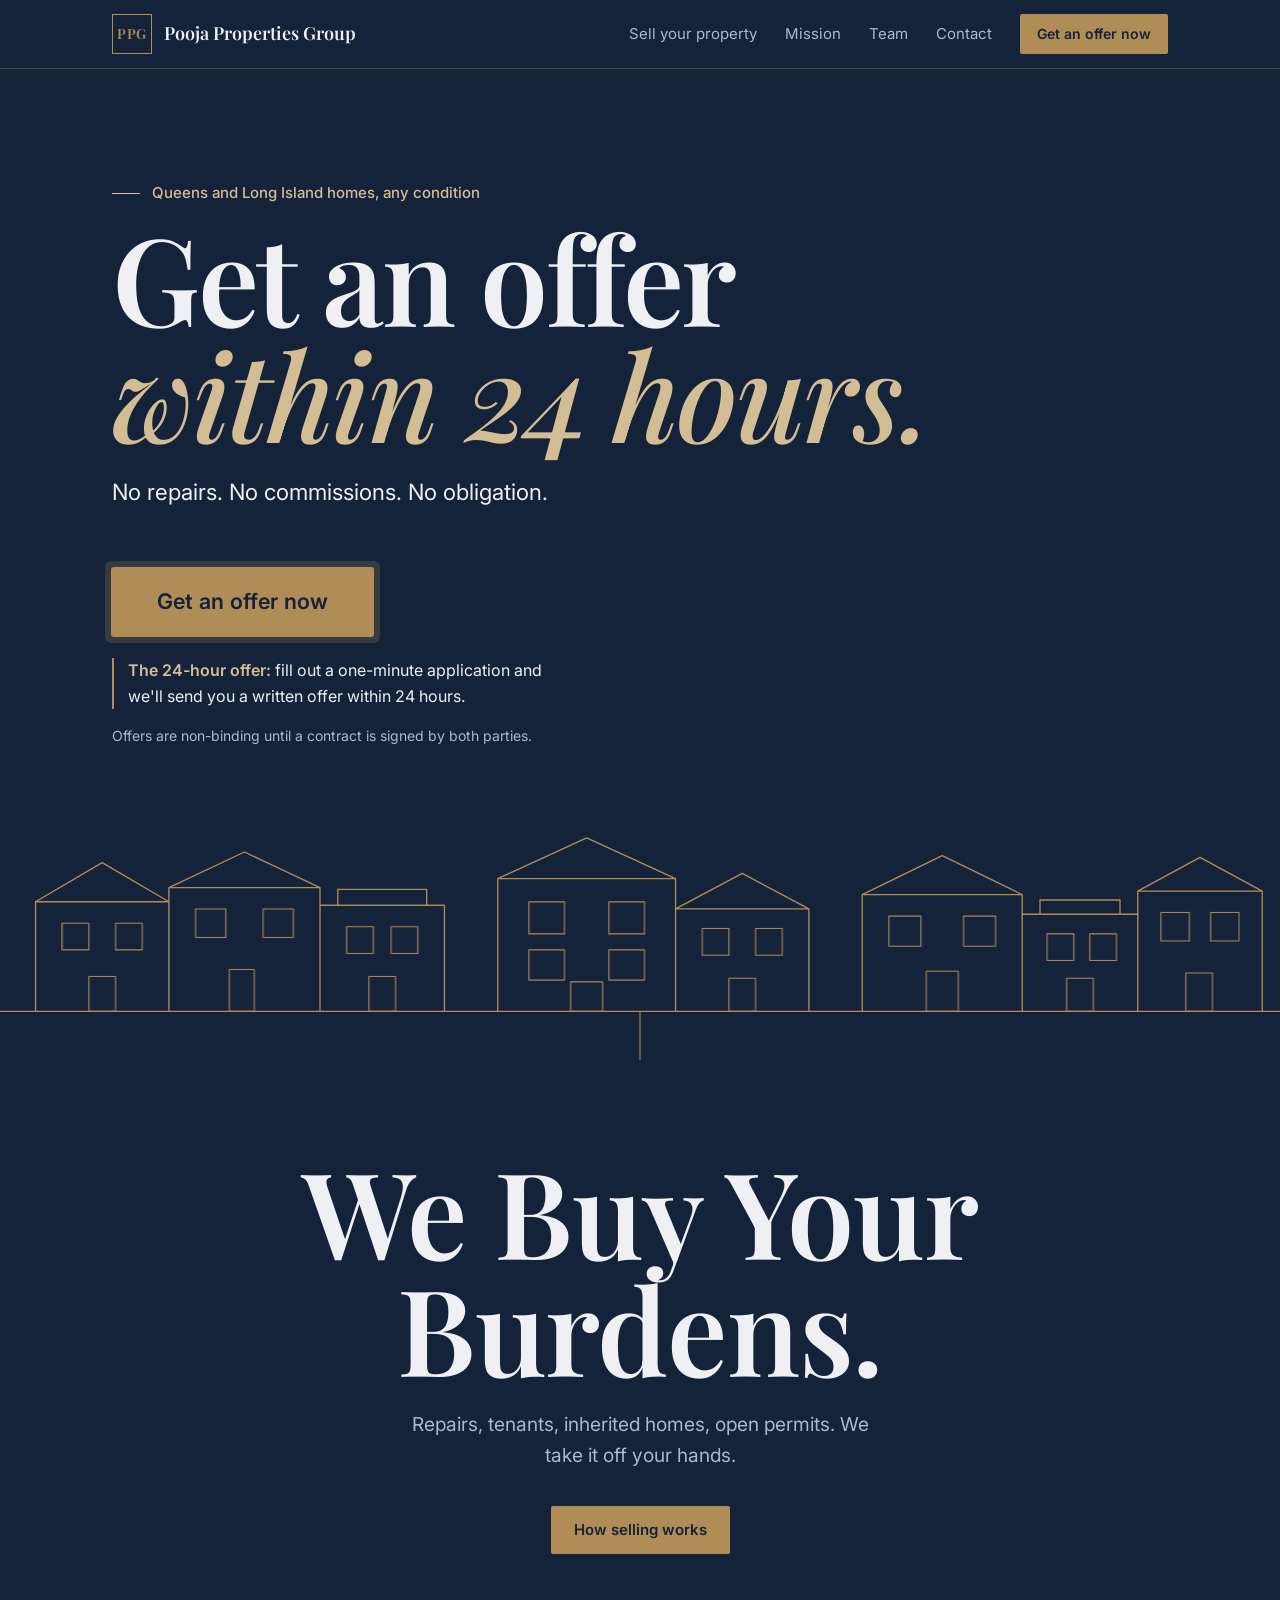
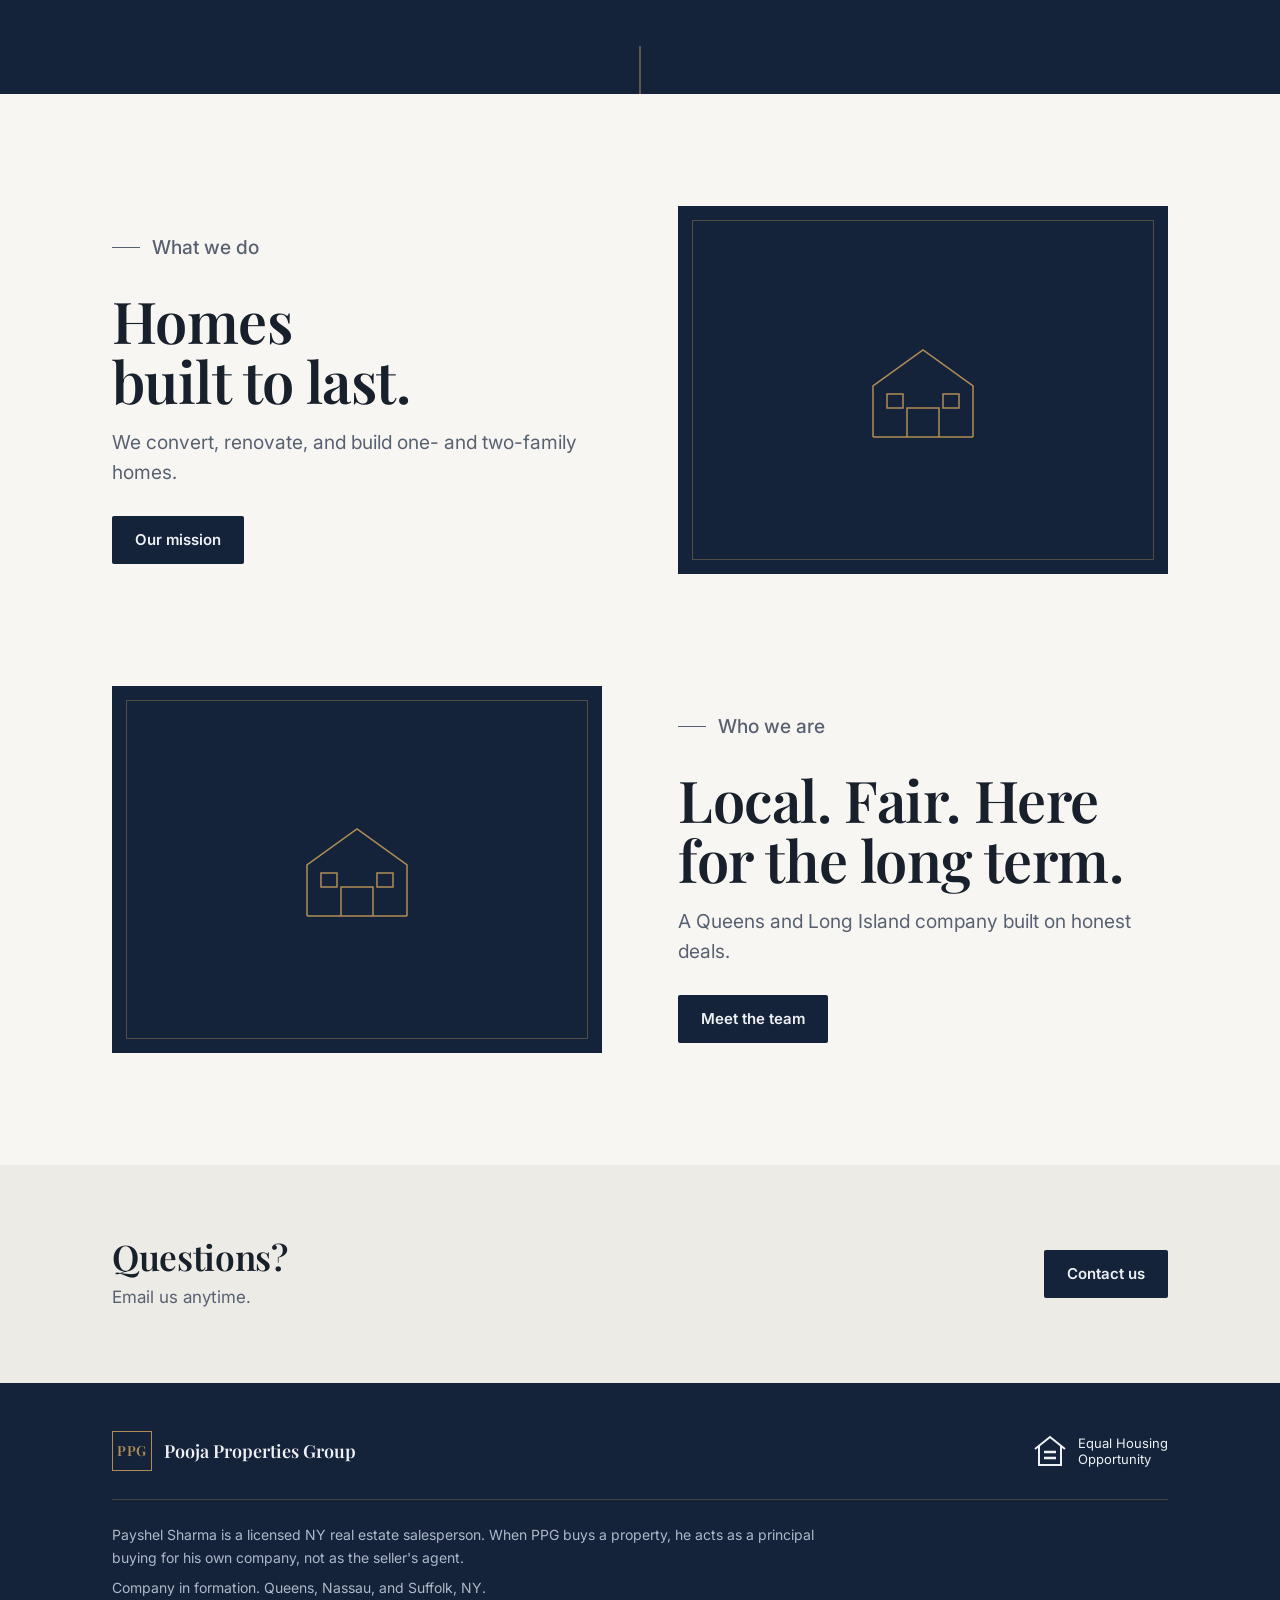
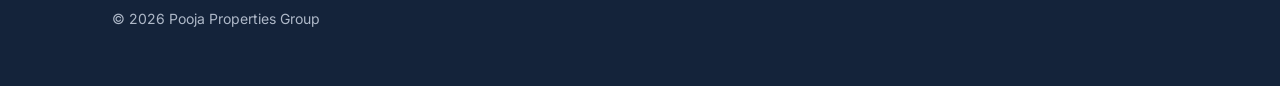
==== commit 246e736f: "Shorter site with 24-hour offer: Get an offer now button, offer application page Co-Authored-By: Cla" ====
--- a/index.html
+++ b/index.html
@@ -3,8 +3,8 @@
 <head>
 <meta charset="utf-8">
 <meta name="viewport" content="width=device-width, initial-scale=1, viewport-fit=cover">
-<title>Pooja Properties Group | Queens &amp; Long Island</title>
-<meta name="description" content="Pooja Properties Group is a residential development company in Queens and Long Island. We buy, convert, and build one- and two-family homes. We buy your burdens.">
+<title>Pooja Properties Group | Get an Offer Within 24 Hours</title>
+<meta name="description" content="Sell your Queens or Long Island property as-is. Get an offer within 24 hours. No repairs, no commissions, no obligation.">
 <meta name="theme-color" content="#14233a">
 <link rel="preconnect" href="https://fonts.googleapis.com">
 <link rel="preconnect" href="https://fonts.gstatic.com" crossorigin>
@@ -25,21 +25,20 @@
       <a href="mission.html">Mission</a>
       <a href="team.html">Team</a>
       <a href="contact.html">Contact</a>
-      <a class="btn btn-brass" href="offer.html">Get an offer</a>
+      <a class="btn btn-brass" href="offer.html">Get an offer now</a>
     </nav>
   </div>
 </header>
 
 <main id="main">
-  <section class="hero" aria-labelledby="hero-h">
+  <section class="hero hero-offer" aria-labelledby="hero-h">
     <div class="wrap hero-inner">
-      <p class="kicker" style="color:var(--brass-soft)">Residential development in Queens and Long Island</p>
-      <h1 id="hero-h"><span>Rooted locally.</span><span class="l2">Built to last.</span></h1>
-      <p class="lede">Pooja Properties Group buys, converts, and builds one- and two-family homes in Queens, Nassau, and Suffolk. We look for the houses other buyers pass over and turn them into homes worth living in.</p>
-      <div class="hero-ctas">
-        <a class="btn btn-brass" href="sell.html">Sell your property</a>
-        <a class="btn btn-line" href="team.html">Meet the team</a>
-      </div>
+      <p class="kicker" style="color:var(--brass-soft)">Queens and Long Island homes, any condition</p>
+      <h1 id="hero-h"><span>Get an offer</span><span class="l2">within 24 hours.</span></h1>
+      <p class="lede">No repairs. No commissions. No obligation.</p>
+      <a class="btn btn-brass btn-huge" href="offer.html">Get an offer now</a>
+      <p class="note-24"><b>The 24-hour offer:</b> fill out a one-minute application and we'll send you a written offer within 24 hours.</p>
+      <p class="fine">Offers are non-binding until a contract is signed by both parties.</p>
     </div>
     <svg class="street" viewBox="0 0 1440 220" fill="none" stroke="currentColor" stroke-width="1.5" stroke-linejoin="round" aria-hidden="true" preserveAspectRatio="xMidYMax slice">
       <!-- Two-family attached rowhouses -->
@@ -55,60 +54,41 @@
     </svg>
   </section>
 
-  <div class="promises">
+  <section class="band" aria-labelledby="band-h">
     <div class="wrap">
-      <ul>
-        <li><b>No repairs.</b> Sell as-is.</li>
-        <li><b>No commissions.</b> We buy directly.</li>
-        <li><b>No obligation.</b> Take time to compare.</li>
-      </ul>
-    </div>
-  </div>
-
-  <section class="section" aria-labelledby="do-h">
-    <div class="wrap">
-      <div class="section-head">
-        <p class="kicker">What we do</p>
-        <h2 id="do-h">Small residential projects, done carefully.</h2>
-        <p class="lede">Every project runs through the same underwriting model, with room built in for surprises, so it still works when something goes wrong.</p>
-      </div>
-      <div class="types">
-        <div class="type">
-          <svg width="44" height="44" viewBox="0 0 44 44" fill="none" stroke="currentColor" stroke-width="1.5" aria-hidden="true"><path d="M6 40V18L22 6l16 12v22M6 40h32M6 26h32"/></svg>
-          <h3>One-family to two-family</h3>
-          <p>Adding a legal second unit where zoning allows, with plans filed through the Department of Buildings.</p>
-        </div>
-        <div class="type">
-          <svg width="44" height="44" viewBox="0 0 44 44" fill="none" stroke="currentColor" stroke-width="1.5" aria-hidden="true"><path d="M6 40V18L22 6l16 12v22H6z"/><path d="M15 40V28h14v12M30 14l6-6m-3 9 5-1"/></svg>
-          <h3>Full renovation</h3>
-          <p>Bringing dated homes up to current code and up to what today's buyers expect.</p>
-        </div>
-        <div class="type">
-          <svg width="44" height="44" viewBox="0 0 44 44" fill="none" stroke="currentColor" stroke-width="1.5" aria-hidden="true"><path d="M4 40h36M10 40V20h24v20M10 20l12-10 12 10M16 26h4v4h-4zM24 26h4v4h-4z" stroke-dasharray="3 2"/></svg>
-          <h3>New construction</h3>
-          <p>Replacing obsolete houses with new one- and two-family homes built to last.</p>
-        </div>
-      </div>
-      <p class="later"><b>Where we're headed:</b> over time, PPG plans to grow into multifamily buildings that we own and manage for the long term.</p>
+      <h2 id="band-h">We Buy Your Burdens.</h2>
+      <p class="lede-line">Repairs, tenants, inherited homes, open permits. We take it off your hands.</p>
+      <a class="btn btn-brass" href="sell.html">How selling works</a>
     </div>
   </section>
 
-  <section class="band" aria-labelledby="band-h">
+  <section class="section" aria-label="About PPG">
     <div class="wrap">
-      <h2 id="band-h">We Buy Your Burdens.</h2>
-      <p>Your burden becomes our next project.</p>
-      <a class="btn btn-brass" href="sell.html">See how selling to PPG works</a>
+      <div class="feature">
+        <div>
+          <p class="kicker">What we do</p>
+          <h2>Homes built to last.</h2>
+          <p>We convert, renovate, and build one- and two-family homes.</p>
+          <a class="btn btn-navy" href="mission.html">Our mission</a>
+        </div>
+        <div class="ph" data-photo="build"><svg width="120" height="96" viewBox="0 0 120 96" fill="none" stroke="currentColor" stroke-width="1.5" aria-hidden="true"><path d="M10 95V44L60 8l50 36v51M10 95h100M44 95V66h32v29M24 52h16v14H24zM80 52h16v14H80z"/></svg></div>
+      </div>
+      <div class="feature flip">
+        <div>
+          <p class="kicker">Who we are</p>
+          <h2>Local. Fair. Here for the long term.</h2>
+          <p>A Queens and Long Island company built on honest deals.</p>
+          <a class="btn btn-navy" href="team.html">Meet the team</a>
+        </div>
+        <div class="ph" data-photo="team"><svg width="120" height="96" viewBox="0 0 120 96" fill="none" stroke="currentColor" stroke-width="1.5" aria-hidden="true"><path d="M10 95V44L60 8l50 36v51M10 95h100M44 95V66h32v29M24 52h16v14H24zM80 52h16v14H80z"/></svg></div>
+      </div>
     </div>
   </section>
 
-  <section class="section" aria-labelledby="more-h">
+  <section class="cta-strip">
     <div class="wrap">
-      <div class="section-head"><p class="kicker">Explore</p><h2 id="more-h">Find what you're looking for.</h2></div>
-      <div class="teasers">
-        <a class="teaser" href="offer.html"><h3>Get an offer</h3><p>Tell us about a property you want to sell. It takes about a minute, with no obligation.</p><span class="go">Start here</span></a>
-        <a class="teaser" href="mission.html"><h3>Our mission</h3><p>What we stand for, how we treat sellers, and where PPG is headed.</p><span class="go">Read our mission</span></a>
-        <a class="teaser" href="team.html"><h3>Our team</h3><p>Meet the founder, and see who we're looking to work with.</p><span class="go">Meet the team</span></a>
-      </div>
+      <div><h2>Questions?</h2><p>Email us anytime.</p></div>
+      <a class="btn btn-navy" href="contact.html">Contact us</a>
     </div>
   </section>
 </main>
@@ -123,14 +103,14 @@
       </div>
     </div>
     <div class="disclose">
-      <p>Payshel Sharma is a licensed New York State real estate salesperson. When Pooja Properties Group offers to buy a property, he acts as a principal buying for his own account, not as an agent for the seller.</p>
-      <p>Pooja Properties Group is a company in formation, serving Queens, Nassau, and Suffolk, New York.</p>
+      <p>Payshel Sharma is a licensed NY real estate salesperson. When PPG buys a property, he acts as a principal buying for his own company, not as the seller's agent.</p>
+      <p>Company in formation. Queens, Nassau, and Suffolk, NY.</p>
       <p>&copy; 2026 Pooja Properties Group</p>
     </div>
   </div>
 </footer>
 
-<div class="pin" id="pin"><a class="btn btn-brass" href="offer.html">Get an offer</a></div>
+<div class="pin" id="pin"><a class="btn btn-brass" href="offer.html">Get an offer now</a></div>
 <script src="site.js"></script>
 </body>
 </html>
--- a/styles.css
+++ b/styles.css
@@ -254,3 +254,32 @@
 .roadmap .when { font-size: 15px; font-weight: 600; color: var(--brass); margin: 0 0 6px; }
 .roadmap p:last-child { color: var(--muted); font-size: 16px; margin-top: 8px; }
 @media (max-width: 760px) { .roadmap { grid-template-columns: 1fr; gap: 24px; } }
+/* ---------- Lean redesign ---------- */
+.hero-offer h1 { font-size: clamp(2.6rem, 9.6vw, 7.6rem); line-height: .95; max-width: none; letter-spacing: -0.02em; }
+.btn-huge { margin-top: 36px; min-height: 68px; padding: 0 44px; font-size: clamp(1.1rem, 2.4vw, 1.35rem); letter-spacing: .01em; box-shadow: 0 0 0 1px var(--brass), 0 0 0 7px rgba(176,141,87,.22); }
+@media (max-width: 560px) { .btn-huge { width: 100%; } }
+.hero-offer .lede { margin-top: 24px; font-size: clamp(1.1rem, 2.2vw, 1.4rem); color: var(--on-navy); }
+.quick { display: flex; gap: 10px; margin-top: 32px; max-width: 620px; }
+.quick input { flex: 1; min-width: 0; min-height: 58px; font-size: 17px; border: 0; padding: 0 18px; border-radius: 2px; }
+.quick .btn { min-height: 58px; padding: 0 26px; font-size: 16px; white-space: nowrap; }
+@media (max-width: 560px) { .quick { flex-direction: column; } .quick .btn { width: 100%; } }
+.fine { font-size: 14px; color: var(--on-navy-muted); margin-top: 14px; }
+.band .lede-line { margin: 22px auto 0; color: var(--on-navy-muted); font-family: var(--sans); font-style: normal; font-size: clamp(1.05rem, 2vw, 1.2rem); max-width: 40ch; }
+.feature { display: grid; grid-template-columns: 1fr 1fr; gap: clamp(32px, 6vw, 88px); align-items: center; }
+.feature + .feature { margin-top: clamp(64px, 9vw, 112px); }
+.feature.flip .ph { order: -1; }
+.feature h2 { font-size: clamp(2.2rem, 5vw, 3.6rem); line-height: 1.04; }
+.feature p { font-size: clamp(1.05rem, 1.8vw, 1.2rem); color: var(--muted); margin: 16px 0 28px; }
+@media (max-width: 760px) { .feature { grid-template-columns: 1fr; gap: 24px; } .feature.flip .ph { order: 0; } .feature .ph { order: -1; } }
+.ph { aspect-ratio: 4 / 3; background: var(--navy); display: grid; place-items: center; color: var(--brass); overflow: hidden; position: relative; }
+.ph::after { content: ""; position: absolute; inset: 14px; border: 1px solid rgba(176,141,87,.4); pointer-events: none; }
+.ph img { width: 100%; height: 100%; object-fit: cover; }
+.ph.has-img::after { display: none; }
+.burdens.lean .burden p { font-size: 16px; }
+.steps.lean li::before { margin-bottom: 8px; }
+.page-hero .btn { margin-top: 28px; }
+.portrait.photo { padding: 0; overflow: hidden; }
+.portrait.photo img { width: 100%; height: 100%; object-fit: cover; }
+
+.note-24 { margin-top: 22px; max-width: 46ch; font-size: 16px; color: var(--on-navy); border-left: 2px solid var(--brass); padding-left: 14px; }
+.note-24 b { color: var(--brass-soft); font-weight: 600; }
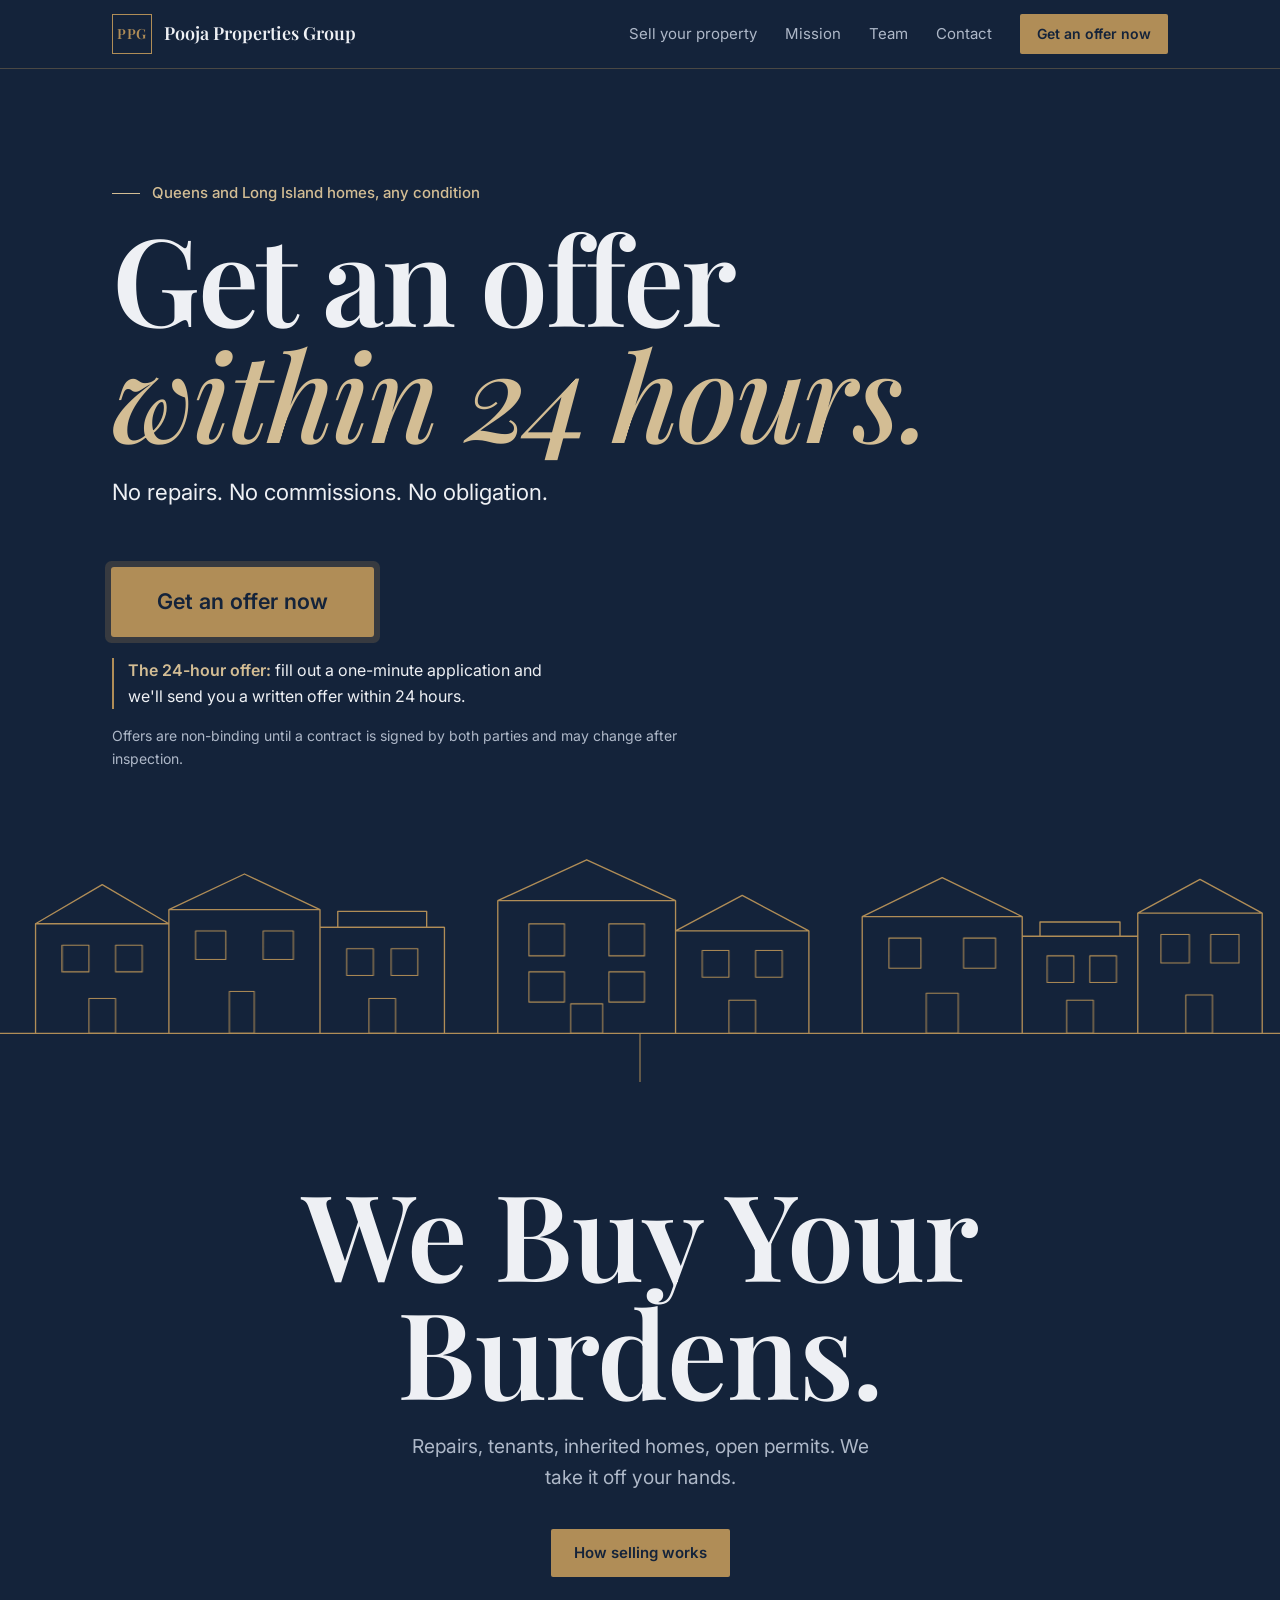
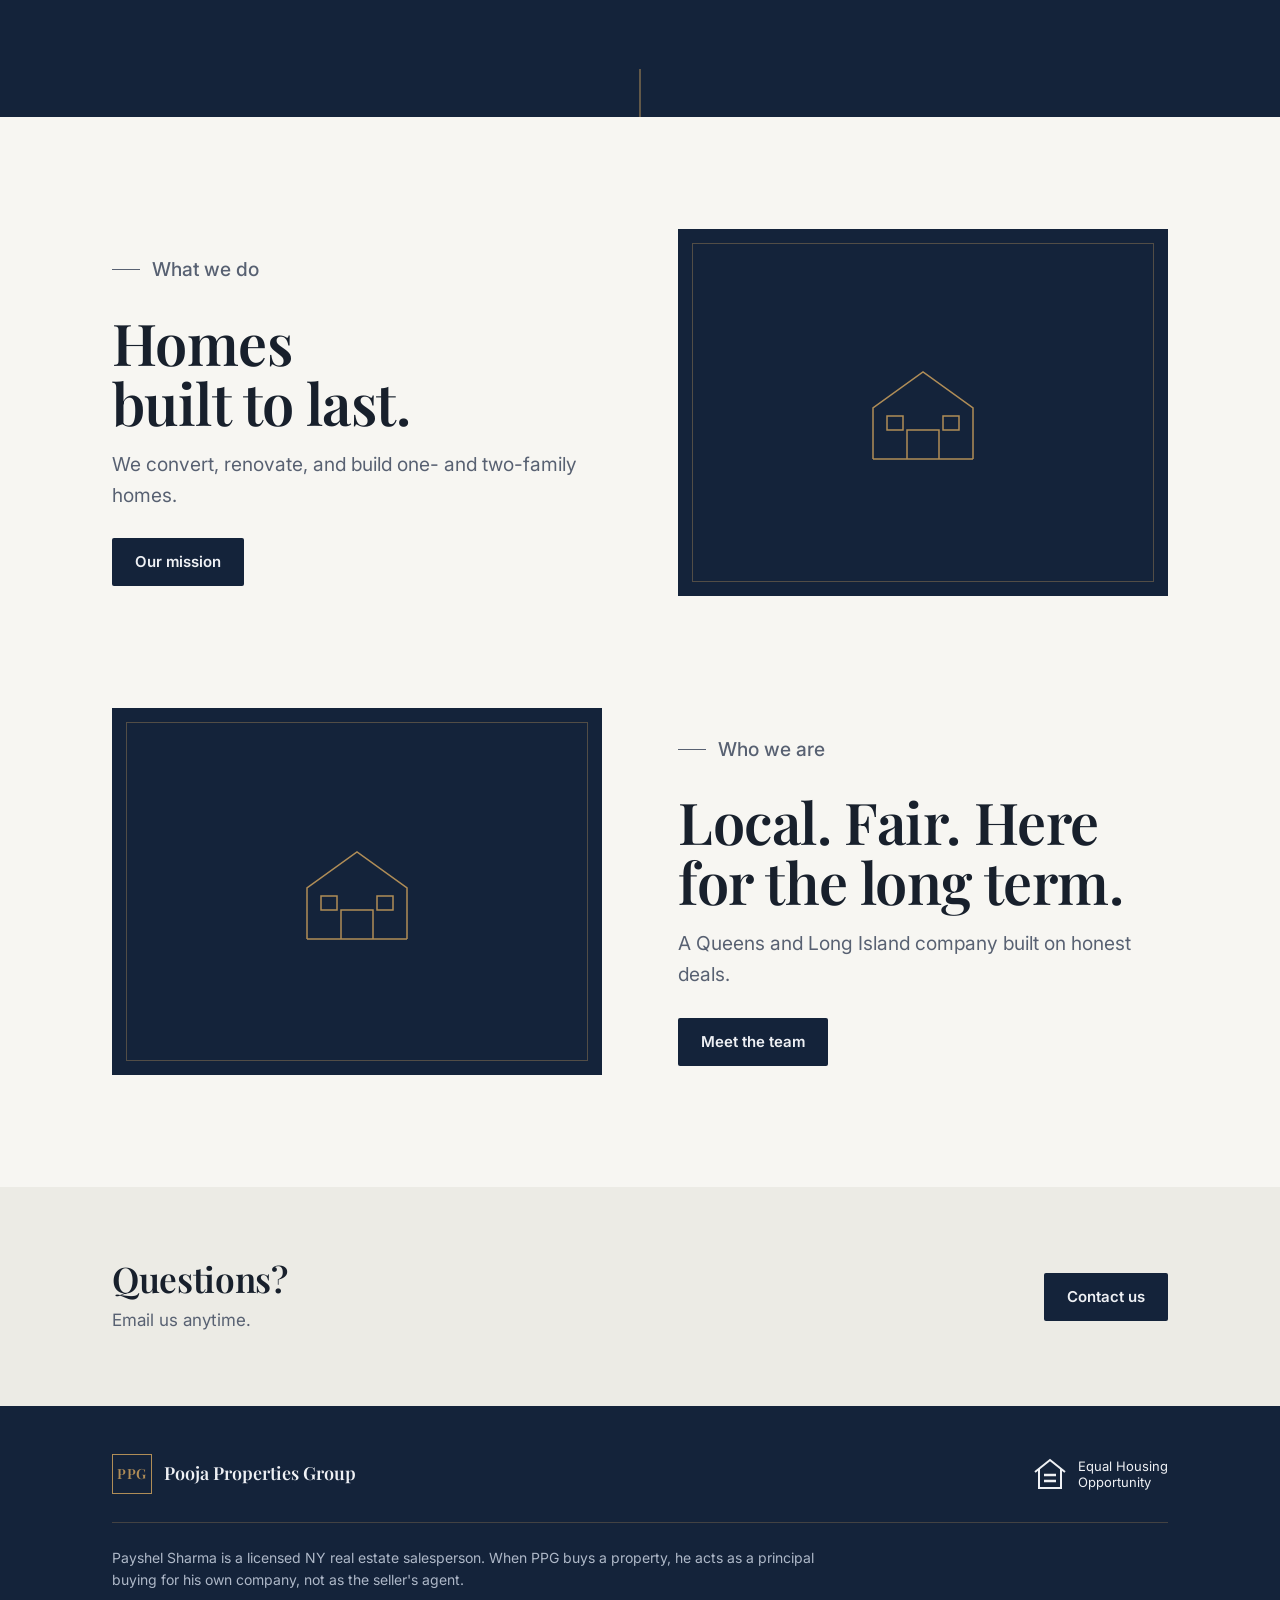
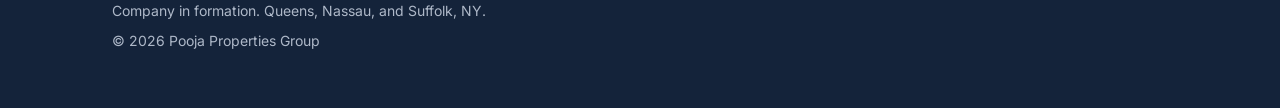
==== commit 772a9c12: "Full 24-hour offer application: property, occupancy, condition, ownership, photos, contact, offer te" ====
--- a/index.html
+++ b/index.html
@@ -34,11 +34,11 @@
   <section class="hero hero-offer" aria-labelledby="hero-h">
     <div class="wrap hero-inner">
       <p class="kicker" style="color:var(--brass-soft)">Queens and Long Island homes, any condition</p>
-      <h1 id="hero-h"><span>Get an offer</span><span class="l2">within 24 hours.</span></h1>
+      <h1 id="hero-h"><span>Get an offer</span> <span class="l2">within 24 hours.</span></h1>
       <p class="lede">No repairs. No commissions. No obligation.</p>
       <a class="btn btn-brass btn-huge" href="offer.html">Get an offer now</a>
       <p class="note-24"><b>The 24-hour offer:</b> fill out a one-minute application and we'll send you a written offer within 24 hours.</p>
-      <p class="fine">Offers are non-binding until a contract is signed by both parties.</p>
+      <p class="fine">Offers are non-binding until a contract is signed by both parties and may change after inspection.</p>
     </div>
     <svg class="street" viewBox="0 0 1440 220" fill="none" stroke="currentColor" stroke-width="1.5" stroke-linejoin="round" aria-hidden="true" preserveAspectRatio="xMidYMax slice">
       <!-- Two-family attached rowhouses -->
--- a/styles.css
+++ b/styles.css
@@ -283,3 +283,86 @@
 
 .note-24 { margin-top: 22px; max-width: 46ch; font-size: 16px; color: var(--on-navy); border-left: 2px solid var(--brass); padding-left: 14px; }
 .note-24 b { color: var(--brass-soft); font-weight: 600; }
+
+/* Team roster */
+.roster { display: grid; grid-template-columns: repeat(4, 1fr); gap: 24px; }
+.member { background: #fff; border: 1px solid var(--rule); display: flex; flex-direction: column; }
+.member .mphoto { aspect-ratio: 4 / 5; background: var(--navy); overflow: hidden; border-bottom: 3px solid var(--brass); display: grid; place-items: center; }
+.member .mphoto img { width: 100%; height: 100%; object-fit: cover; object-position: 50% 30%; }
+.member .mphoto.initials span { font-family: var(--serif); font-size: 3rem; color: var(--brass-soft); }
+.member .mtext { padding: 20px 22px 24px; }
+.member h2 { font-size: 1.3rem; line-height: 1.2; }
+.member .role { font-size: 15px; font-weight: 600; color: var(--navy); margin: 8px 0 0; line-height: 1.35; }
+.member .role span { font-weight: 500; color: var(--brass); }
+.member .bio { font-size: 15px; color: var(--muted); margin: 12px 0 0; }
+.member .bio:empty { display: none; }
+.member.lead { grid-column: 1 / -1; flex-direction: row; }
+.member.lead .mphoto { width: min(320px, 40%); flex: none; border-bottom: 0; border-right: 3px solid var(--brass); }
+.member.lead .mtext { padding: clamp(24px, 4vw, 48px); align-self: center; }
+.member.lead h2 { font-size: clamp(1.8rem, 3.5vw, 2.6rem); }
+.member.lead .role { font-size: 17px; }
+.roster .open-slot { grid-column: span 4; flex-direction: row; align-items: center; }
+@media (max-width: 1000px) { .roster { grid-template-columns: repeat(2, 1fr); } .roster .open-slot { grid-column: span 2; } }
+@media (max-width: 560px) {
+  .roster { grid-template-columns: 1fr; } .roster .open-slot { grid-column: auto; flex-direction: column; align-items: flex-start; }
+  .member { flex-direction: row; }
+  .member .mphoto { width: 112px; flex: none; align-self: stretch; aspect-ratio: auto; min-height: 112px; border-bottom: 0; border-right: 3px solid var(--brass); }
+  .member .mphoto.initials span { font-size: 2rem; }
+  .member .mtext { padding: 16px 18px; align-self: center; }
+  .member.lead .mphoto { width: 132px; }
+  .member.lead .mtext { padding: 18px; }
+  .member.lead h2 { font-size: 1.5rem; }
+  .member.lead .role { font-size: 15px; }
+}
+
+.member .creds { list-style: none; margin: 14px 0 0; padding: 12px 0 0; border-top: 1px solid var(--rule); font-size: 15px; color: var(--muted); line-height: 1.45; }
+.member .creds li { position: relative; padding-left: 14px; }
+.member .creds li::before { content: ""; position: absolute; left: 0; top: .65em; width: 6px; height: 1.5px; background: var(--brass); }
+.member .creds li { color: var(--ink); font-weight: 500; }
+.member .creds li:last-child { color: var(--muted); font-weight: 400; }
+.member .mtext { display: flex; flex-direction: column; flex: 1; }
+.more-btn { margin-top: 16px; align-self: flex-start; background: none; border: 0; padding: 4px 0; font: 600 15px/1.2 var(--sans); color: var(--navy); text-decoration: underline; text-decoration-color: var(--brass); text-underline-offset: 5px; text-decoration-thickness: 1.5px; cursor: pointer; }
+.more-btn:hover { text-decoration-color: var(--navy); }
+.member:not(.lead) .more-btn { margin-top: auto; padding-top: 16px; }
+.bio-modal { width: min(640px, calc(100vw - 32px)); max-height: calc(100vh - 48px); padding: 0; border: 0; border-top: 3px solid var(--brass); border-radius: 2px; background: var(--paper); color: var(--ink); box-shadow: 0 24px 64px rgba(10,18,30,.35); }
+.bio-modal::backdrop { background: rgba(20,35,58,.6); }
+.bm-head { display: flex; gap: 20px; align-items: center; padding: 28px 28px 20px; background: var(--navy); color: var(--on-navy); }
+.bm-head img { width: 80px; height: 100px; object-fit: cover; object-position: 50% 30%; flex: none; border-bottom: 2px solid var(--brass); }
+.bm-head h2 { font-size: 1.6rem; }
+.bm-head .role { margin: 6px 0 0; font-size: 15px; font-weight: 600; color: var(--on-navy); line-height: 1.35; }
+.bm-head .role span { color: var(--brass-soft); font-weight: 500; }
+.bm-body { padding: 24px 28px 4px; }
+.bm-body p { font-size: 16px; color: var(--ink); }
+.bio-modal form { display: block; background: none; border: 0; padding: 4px 28px 28px; margin: 0; }
+@media (max-width: 560px) { .bm-head { padding: 20px; } .bm-body { padding: 20px 20px 0; } .bio-modal form { padding: 4px 20px 20px; } .member .creds { font-size: 14px; } }
+/* Offer application */
+form.app { display: block; max-width: 860px; margin: 0 auto; padding: 0; background: none; border: 0; }
+.app .notice { background: var(--navy); color: var(--on-navy); padding: 18px 22px; border-left: 4px solid var(--brass); font-size: 16px; margin: 0 0 16px; max-width: none; }
+.app .notice strong { color: var(--brass-soft); }
+.req-note { font-size: 14px; color: var(--muted); margin: 0 0 24px; }
+.fs { margin: 0 0 20px; padding: clamp(20px, 4vw, 32px); background: var(--paper); border: 1px solid var(--rule); min-width: 0; }
+.fs legend { float: left; width: 100%; padding: 0; margin: 0 0 20px; font-family: var(--serif); font-size: 1.5rem; font-weight: 600; display: flex; align-items: center; gap: 12px; }
+.fs legend + * { clear: both; }
+.fs .num { width: 32px; height: 32px; flex: none; display: grid; place-items: center; background: var(--navy); color: var(--brass-soft); font-family: var(--sans); font-size: 15px; font-weight: 600; border-radius: 2px; }
+.app .field { align-content: start; }
+.app .grid { display: grid; grid-template-columns: 1fr 1fr; gap: 18px 16px; }
+.app .cond .grid { padding: 18px; background: var(--stone); border-left: 3px solid var(--brass); }
+@media (max-width: 600px) { .app .grid { grid-template-columns: 1fr; } }
+.glabel { display: block; font-size: 14px; font-weight: 600; margin-bottom: 8px; }
+.choices { display: flex; flex-wrap: wrap; gap: 8px; }
+.choice { display: inline-flex; align-items: center; gap: 8px; min-height: 44px; padding: 8px 14px; background: #fff; border: 1px solid #c3c0b6; border-radius: 2px; font-size: 15px; font-weight: 500; cursor: pointer; }
+.choice input { width: 18px; height: 18px; min-height: 0; margin: 0; padding: 0; accent-color: var(--navy); flex: none; }
+.choice:has(input:checked) { border-color: var(--navy); background: #eef0f4; box-shadow: inset 0 0 0 1px var(--navy); }
+.choice:has(input:focus-visible) { outline: 2px solid var(--brass); outline-offset: 2px; }
+.hint { font-size: 13px; color: var(--muted); margin: 6px 0 0; }
+input[type=file] { padding: 10px; background: #fff; }
+.photo-note { margin: 0; padding: 16px; background: var(--stone); border-left: 3px solid var(--brass); font-size: 16px; }
+.agree { background: #fff; }
+.agree .notice { margin-bottom: 18px; }
+.choice.ack { align-items: flex-start; display: flex; font-weight: 500; line-height: 1.5; padding: 14px 16px; }
+.choice.ack input { margin-top: 3px; }
+.disclose-line { margin-top: 14px; }
+.btn-submit { width: 100%; min-height: 60px; font-size: 1.1rem; }
+[aria-invalid="true"], .choices.invalid .choice { border-color: #9b2c2c !important; }
+
+[hidden] { display: none !important; }
